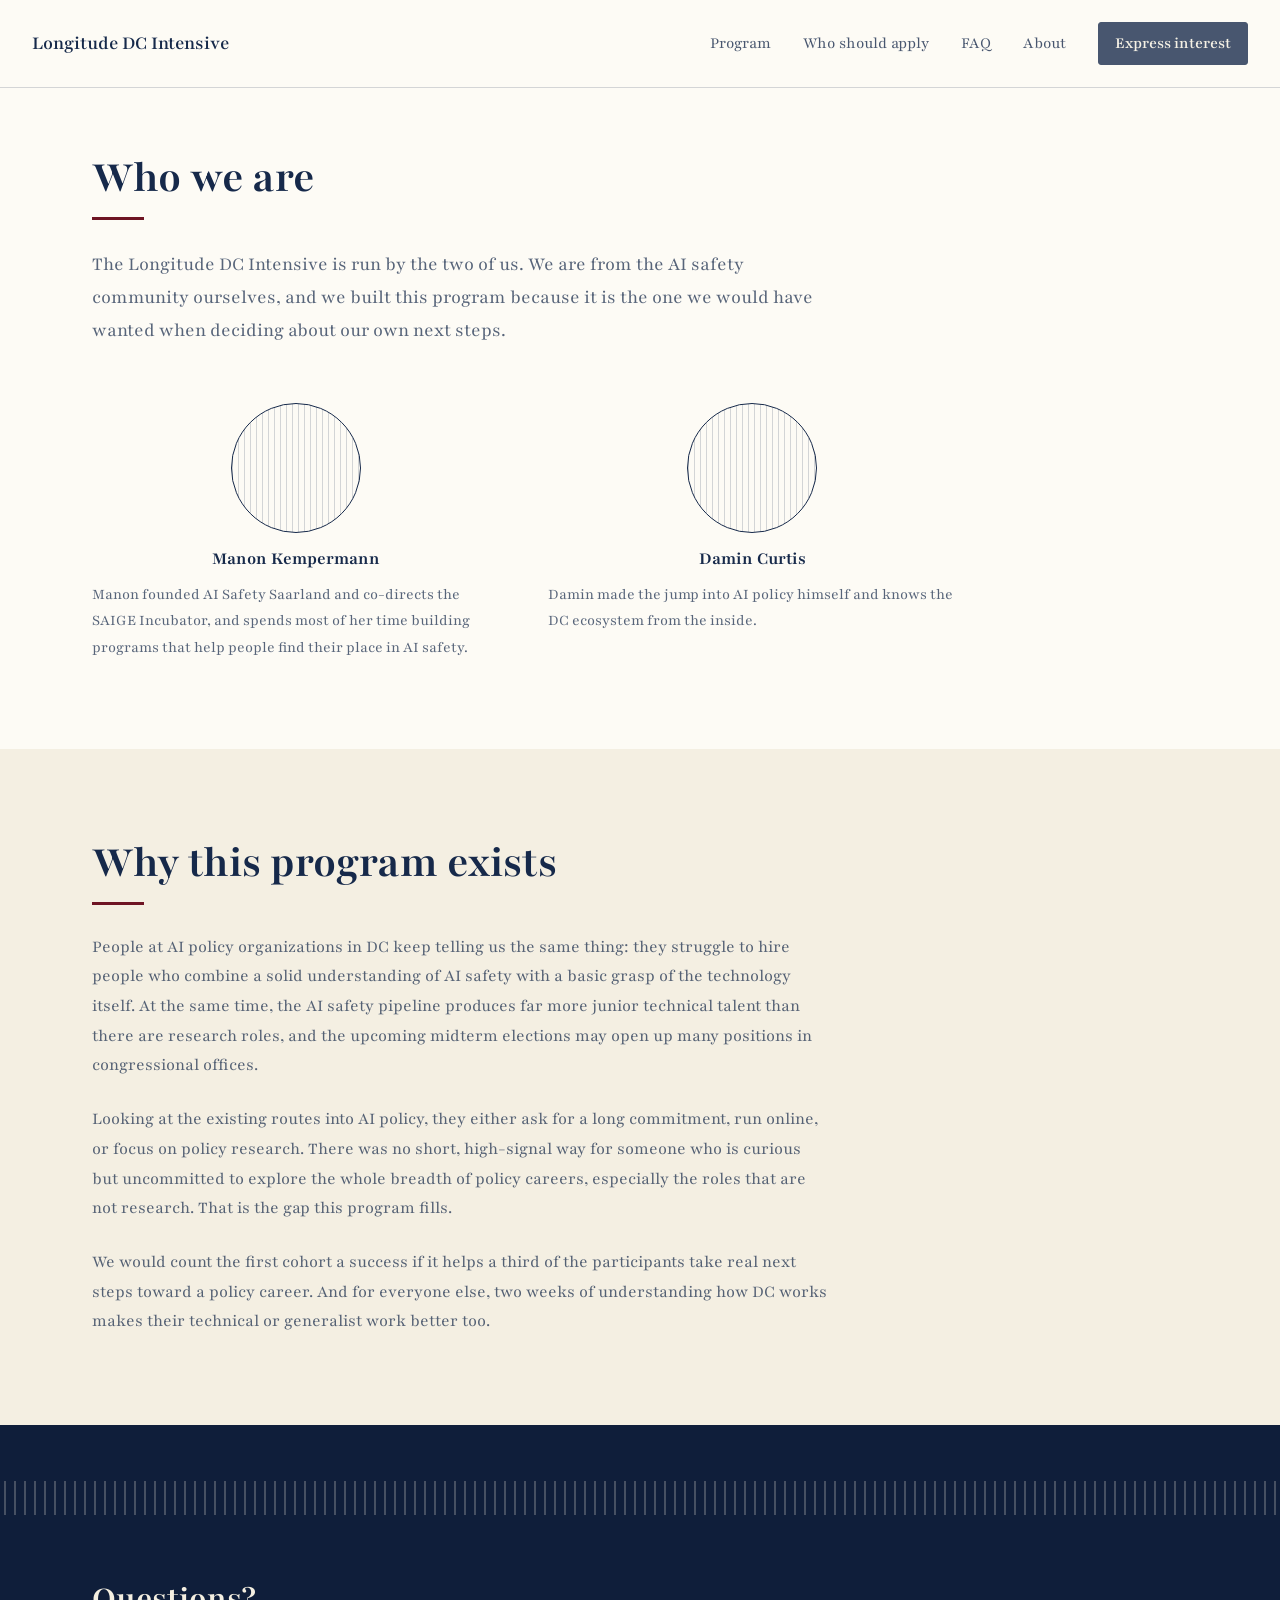
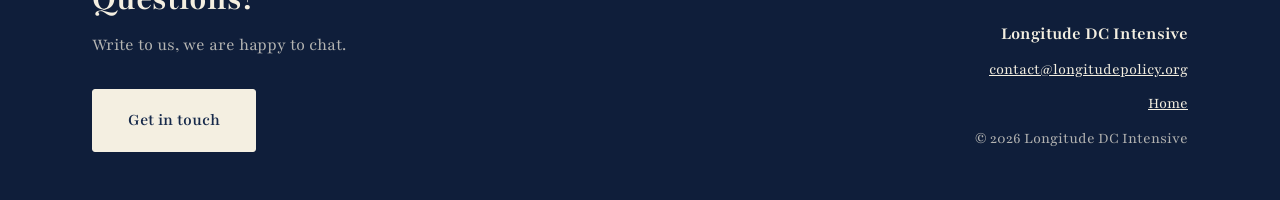
==== about.html @ 6472d9c3 "Mobile hamburger nav, height-capped hero Capitol, fixed stats and footer density, scroll-driven step" ====
<!DOCTYPE html>
<html lang="en">
<head>
  <meta charset="UTF-8">
  <meta name="viewport" content="width=device-width, initial-scale=1.0">
  <title>About · Longitude DC Intensive</title>
  <meta name="description" content="Who runs the Longitude DC Intensive and why the program exists.">
  <link rel="preconnect" href="https://fonts.googleapis.com">
  <link rel="preconnect" href="https://fonts.gstatic.com" crossorigin>
  <link href="https://fonts.googleapis.com/css2?family=Playfair:opsz,wght@5..1200,400..700&family=Hanken+Grotesk:wght@400;500;600;700&display=swap" rel="stylesheet">
  <link rel="stylesheet" href="styles.css">
</head>
<body>

  <!-- ============ NAV ============ -->
  <header class="nav" id="top">
    <a class="nav-brand" href="index.html">Longitude&nbsp;DC&nbsp;Intensive</a>
    <button class="nav-toggle" aria-label="Menu" aria-expanded="false">
      <span></span><span></span><span></span>
    </button>
    <nav class="nav-links">
      <a href="index.html#program">Program</a>
      <a href="index.html#who">Who should apply</a>
      <a href="index.html#faq">FAQ</a>
      <a href="about.html">About</a>
      <a class="btn btn-small" href="index.html#contact">Express interest</a>
    </nav>
  </header>

  <!-- ============ WHO WE ARE ============ -->
  <section class="section page-hero reveal" id="team">
    <h2>Who we are</h2>
    <p class="section-lede">
      The Longitude DC Intensive is run by the two of us. We are from the AI
      safety community ourselves, and we built this program because it is
      the one we would have wanted when deciding about our own next steps.
    </p>
    <div class="team">
      <!-- TODO: photos -->
      <div class="person">
        <div class="person-avatar" aria-hidden="true"></div>
        <h3>Manon Kempermann</h3>
        <p>
          Manon founded AI Safety Saarland and co-directs the SAIGE
          Incubator, and spends most of her time building programs that
          help people find their place in AI safety.
        </p>
      </div>
      <div class="person">
        <div class="person-avatar" aria-hidden="true"></div>
        <h3>Damin Curtis</h3>
        <!-- TODO: Damin, please confirm/adjust this bio -->
        <p>
          Damin made the jump into AI policy himself and knows the DC
          ecosystem from the inside.
        </p>
      </div>
    </div>
  </section>

  <!-- ============ WHY THIS EXISTS ============ -->
  <section class="section section-alt reveal" id="why-exists">
    <h2>Why this program exists</h2>
    <div class="prose">
      <p>
        People at AI policy organizations in DC keep telling us the same
        thing: they struggle to hire people who combine a solid
        understanding of AI safety with a basic grasp of the technology
        itself. At the same time, the AI safety pipeline produces far more
        junior technical talent than there are research roles, and the
        upcoming midterm elections may open up many positions in
        congressional offices.
      </p>
      <p>
        Looking at the existing routes into AI policy, they either ask for a
        long commitment, run online, or focus on policy research. There was
        no short, high-signal way for someone who is curious but uncommitted
        to explore the whole breadth of policy careers, especially the roles
        that are not research. That is the gap this program fills.
      </p>
      <p>
        We would count the first cohort a success if it helps a third of
        the participants take real next steps toward a policy career. And
        for everyone else, two weeks of understanding how DC works makes
        their technical or generalist work better too.
      </p>
    </div>
  </section>

  <!-- ============ FOOTER ============ -->
  <footer class="footer" id="contact">
    <div class="footer-lines" aria-hidden="true">
      <svg id="footer-wave"></svg>
    </div>
    <div class="footer-inner">
      <div>
        <h2>Questions?</h2>
        <p>Write to us, we are happy to chat.</p>
        <a class="btn btn-large" href="mailto:contact@longitudepolicy.org">Get in touch</a>
      </div>
      <div class="footer-meta">
        <span class="footer-brand">Longitude DC Intensive</span>
        <a href="mailto:contact@longitudepolicy.org">contact@longitudepolicy.org</a>
        <a href="index.html">Home</a>
        <span>© 2026 Longitude DC Intensive</span>
      </div>
    </div>
  </footer>

  <script src="app.js"></script>
</body>
</html>
---- styles.css ----
/* ============================================================
   Longitude DC Intensive — design tokens
   Light paper ground, navy ink, red accent lines,
   fine-line Capitol motif; navy footer as the closing band
   ============================================================ */

:root {
  --bg: #fdfbf5;
  --bg-alt: #f4efe2;
  --ink: #16294a;
  --ink-dim: rgba(22, 41, 74, 0.72);
  --line: rgba(22, 41, 74, 0.18);
  --navy: #16294a;
  --navy-deep: #0f1e3a;
  --cream: #f4efe1;
  --cream-dim: rgba(244, 239, 225, 0.72);
  --red: #6e1423;
  --red-deep: #4f0e19;
  --font-display: "Playfair", "Playfair Display", Georgia, serif;
  --font-body: "Playfair", "Playfair Display", Georgia, serif;
  --max-w: 1160px;
}

* { margin: 0; padding: 0; box-sizing: border-box; }

html { scroll-behavior: smooth; }

body {
  background: var(--bg);
  color: var(--ink);
  font-family: var(--font-body);
  font-size: 1.125rem;
  line-height: 1.65;
  -webkit-font-smoothing: antialiased;
}

h1, h2, h3 { font-family: var(--font-display); line-height: 1.15; }

a { color: var(--ink); }

/* ============ NAV ============ */

/* quiet header: one hairline across the full width, nothing shouting */
.nav {
  display: flex;
  justify-content: space-between;
  align-items: center;
  gap: 2rem;
  padding: 1.4rem 2rem;
  border-bottom: 1px solid var(--line);
}

.nav-brand {
  font-family: var(--font-display);
  font-weight: 600;
  font-size: 1.25rem;
  text-decoration: none;
  white-space: nowrap;
}

.nav-links {
  display: flex;
  align-items: center;
  gap: 2rem;
  flex: 1;
  justify-content: flex-end;
}

.nav-links a {
  text-decoration: none;
  font-size: 1.05rem;
  opacity: 0.78;
}

.nav-links a:hover { opacity: 1; text-decoration: underline; text-underline-offset: 5px; }

/* hamburger, shown only when the layout stacks */
.nav-toggle {
  display: none;
  flex-direction: column;
  gap: 5px;
  background: none;
  border: none;
  padding: 8px 4px;
  cursor: pointer;
}

.nav-toggle span {
  display: block;
  width: 24px;
  height: 2px;
  background: var(--ink);
}

/* ============ BUTTONS ============ */

.btn {
  display: inline-block;
  background: var(--navy);
  color: var(--cream);
  font-family: var(--font-body);
  font-weight: 600;
  text-decoration: none;
  padding: 0.8rem 1.6rem;
  border-radius: 3px;
  border: 1px solid var(--navy);
  transition: transform 0.15s ease, background 0.15s ease;
}

.btn:hover { transform: translateY(-2px); }

.btn-ghost { background: transparent; color: var(--ink); }

.btn-small { padding: 0.4rem 1rem; font-size: 1rem; }

.btn-large { padding: 1rem 2.2rem; font-size: 1.1rem; }

/* ============ HERO ============ */

.hero {
  display: grid;
  /* copy centered in the left half, Capitol filling the right half
     and bleeding off the page edge */
  grid-template-columns: 1fr 1fr;
  align-items: end;
  padding: 4.5rem 0 0;
  min-height: 80vh;
}

.hero-copy {
  align-self: center;
  justify-self: center;
  max-width: 38rem;
  padding: 0 2rem 2rem;
}

.hero h1 {
  font-size: clamp(2.8rem, 6vw, 4.4rem);
  font-weight: 700;
  letter-spacing: -0.01em;
}

.hero-kicker {
  display: block;
  font-size: 0.95rem;
  text-transform: uppercase;
  letter-spacing: 0.16em;
  color: var(--red);
  margin-bottom: 1rem;
}

.hero-tagline {
  font-size: clamp(1.25rem, 2.4vw, 1.6rem);
  margin-top: 0.75rem;
  color: var(--ink);
}

.hero-sub {
  margin-top: 1.25rem;
  max-width: 32rem;
  color: var(--ink-dim);
  font-size: 1.1rem;
}

.hero-status {
  margin-top: 1.75rem;
  font-style: italic;
  color: var(--ink-dim);
}

.hero-ctas {
  display: flex;
  flex-wrap: wrap;
  gap: 1rem;
  margin-top: 1.5rem;
}

/* ============ MANIFESTO ============ */

.manifesto {
  font-family: var(--font-display);
  font-weight: 500;
  font-size: clamp(1.45rem, 2.8vw, 2.1rem);
  line-height: 1.5;
  max-width: 54rem;
  margin: 0 auto;
}

.hero-art {
  min-width: 0;
  align-self: end;
  overflow: hidden; /* the Capitol bleeds off the right page border */
}

#capitol {
  /* wider than its column so the building is cut off by the right
     page edge; the wider the screen, the more of it shows
     (~30% cut on small screens, ~6% on very wide ones) */
  width: clamp(106%, 30vw + 500px, 143%);
  height: auto;
  display: block;
  opacity: 0.82; /* navy lines read as dark blue, not grey */
}

/* ============ STATS (one contained strip) ============ */

.stats {
  display: grid;
  grid-template-columns: repeat(4, 1fr);
  margin-bottom: 4rem;
  border: 1px solid var(--line);
  border-top: 3px solid var(--red);
  background: rgba(255, 255, 255, 0.45);
}

.stat {
  padding: 1.5rem 1.75rem;
  display: flex;
  flex-direction: column;
  gap: 0.35rem;
}

.stat + .stat { border-left: 1px solid var(--line); }

.stat-num {
  font-family: var(--font-display);
  font-weight: 700;
  font-size: 1.9rem;
  color: var(--ink);
}

.stat-label {
  font-size: 1rem;
  color: var(--ink-dim);
  text-transform: uppercase;
  letter-spacing: 0.06em;
}

/* ============ SECTIONS ============ */

.section {
  max-width: var(--max-w);
  margin: 0 auto;
  padding: 5.5rem 2rem;
}

.section-alt {
  max-width: none;
  background: var(--bg-alt);
  padding-left: max(2rem, calc((100vw - var(--max-w)) / 2 + 2rem));
  padding-right: max(2rem, calc((100vw - var(--max-w)) / 2 + 2rem));
}

.section-kicker {
  font-size: 0.9rem;
  text-transform: uppercase;
  letter-spacing: 0.18em;
  color: var(--red);
  margin-bottom: 1rem;
}

.section h2 {
  font-size: clamp(2rem, 4vw, 2.9rem);
  margin-bottom: 1.75rem;
}

/* short red stub under each section heading: one calm, consistent
   cue for "a new section starts here" */
.section h2::after {
  content: "";
  display: block;
  width: 52px;
  height: 3px;
  background: var(--red);
  margin-top: 0.7rem;
}

.section-lede {
  font-size: 1.25rem;
  max-width: 46rem;
  margin-bottom: 3rem;
  color: var(--ink-dim);
}

.two-col {
  display: grid;
  grid-template-columns: 1fr 1fr;
  gap: 2.5rem;
  max-width: 60rem;
}

/* ============ CARDS (selection criteria) ============ */

.cards {
  display: grid;
  grid-template-columns: repeat(2, 1fr);
  gap: 1.5rem;
  margin: 3.5rem auto 0;
  max-width: 60rem;
}

.card {
  border: 1px solid var(--line);
  padding: 2rem;
}

.card h3 { font-size: 1.35rem; margin-bottom: 0.6rem; }

.card p { color: var(--ink-dim); font-size: 1.0625rem; }

.card-lines {
  height: 18px;
  margin-bottom: 1.4rem;
  background: repeating-linear-gradient(
    90deg,
    var(--red) 0 1px,
    transparent 1px 5px
  );
  width: 44px;
  opacity: 0.75;
}

/* ============ STEPS (numbered rail: the eye follows the line) ============ */

.steps { margin: 1rem auto 0; max-width: 46rem; }

.step {
  position: relative;
  padding: 0 0 3rem 4rem;
}

/* the rail connecting the numbers */
.step::before {
  content: "";
  position: absolute;
  left: 17px;
  top: 44px;
  bottom: 4px;
  width: 1px;
  background: var(--line);
}

/* the red line that travels down the rail with scrolling
   (--fill is set per step by initStepsRail) */
.step::after {
  content: "";
  position: absolute;
  left: 16px;
  top: 44px;
  bottom: 4px;
  width: 2px;
  background: var(--red);
  transform: scaleY(var(--fill, 0));
  transform-origin: top;
}

.step:last-child { padding-bottom: 0.5rem; }

.step:last-child::before,
.step:last-child::after { display: none; }

.step-num {
  position: absolute;
  left: 0;
  top: 0;
  width: 36px;
  height: 36px;
  border-radius: 50%;
  border: 1.5px solid var(--red);
  color: var(--red);
  background: var(--bg);
  font-family: var(--font-display);
  font-size: 1.05rem;
  display: flex;
  align-items: center;
  justify-content: center;
  transition: background 0.35s ease, color 0.35s ease;
}

/* the number fills in when the traveling line reaches it */
.step.lit .step-num {
  background: var(--red);
  color: var(--cream);
}

.step h3 {
  font-size: clamp(1.5rem, 2.4vw, 1.9rem);
  margin-bottom: 0.6rem;
}

.step p { color: var(--ink-dim); }

.role-panel {
  border: 1px solid var(--line);
  border-top: 2px solid var(--red);
  padding: 1.5rem 1.75rem 1.75rem;
  margin-top: 1.75rem;
  max-width: 40rem;
}

.role-panel-label {
  display: block;
  font-size: 0.9rem;
  text-transform: uppercase;
  letter-spacing: 0.14em;
  color: var(--ink-dim);
  margin-bottom: 1rem;
}

.role-list {
  list-style: none;
  display: flex;
  flex-wrap: wrap;
  gap: 0.5rem;
}

.role-list li {
  border: 1px solid var(--line);
  background: var(--bg);
  padding: 0.4rem 0.85rem;
  font-size: 1rem;
  color: var(--ink);
}

/* ============ SPEAKERS ============ */

.speakers {
  display: grid;
  grid-template-columns: repeat(4, 1fr);
  gap: 2rem;
}

.person-photo {
  width: 130px;
  height: 130px;
  border-radius: 50%;
  object-fit: cover;
  border: 1px solid var(--ink);
  margin: 0 auto 1rem;
  display: block;
}

.speakers h4 { font-family: var(--font-display); font-size: 1.05rem; }

.speakers .person p { color: var(--ink-dim); font-size: 1rem; }

.speakers-note {
  margin-top: 2rem;
  color: var(--ink-dim);
  font-style: italic;
  font-size: 1.05rem;
}

/* ============ CTA ============ */

.cta-row {
  margin: 4.5rem auto 0;
  text-align: center;
}

.cta-note { margin-top: 1.25rem; color: var(--ink-dim); }

/* ============ TEAM ============ */

.team {
  display: grid;
  grid-template-columns: 1fr 1fr;
  gap: 3rem;
  margin-top: 3.5rem;
  max-width: 54rem;
}

.person { text-align: center; }

.team .person > p {
  text-align: left;
  margin-top: 0.75rem;
}

.prose { max-width: 46rem; }

.prose p { color: var(--ink-dim); margin-bottom: 1.5rem; }

.prose p:last-child { margin-bottom: 0; }

.page-hero { padding-top: 4rem; }

/* hidden from sight and screen readers, present in the page text
   (AI-use canary for application drafting) */
.visually-hidden {
  position: absolute;
  width: 1px;
  height: 1px;
  overflow: hidden;
  clip: rect(0 0 0 0);
  clip-path: inset(50%);
  white-space: nowrap;
}

.person-avatar {
  width: 130px;
  height: 130px;
  border-radius: 50%;
  border: 1px solid var(--ink);
  margin: 0 auto 1rem;
  background: repeating-linear-gradient(
    90deg,
    var(--line) 0 1px,
    transparent 1px 6px
  );
}

.person h3 { font-size: 1.15rem; }

.person p { color: var(--ink-dim); font-size: 1rem; }

/* ============ FAQ ============ */

.faq { max-width: 48rem; }

.faq details {
  border-bottom: 1px solid var(--line);
}

.faq summary {
  cursor: pointer;
  font-family: var(--font-display);
  font-weight: 600;
  font-size: 1.15rem;
  padding: 1.25rem 0;
  list-style: none;
  display: flex;
  justify-content: space-between;
  align-items: center;
}

.faq summary::-webkit-details-marker { display: none; }

.faq summary::after {
  content: "+";
  color: var(--red);
  font-size: 1.5rem;
  font-weight: 400;
}

.faq details[open] summary::after { content: "–"; }

.faq details p {
  padding: 0 0 1.5rem;
  color: var(--ink-dim);
  max-width: 44rem;
}

/* ============ FOOTER (navy closing band) ============ */

.footer {
  background: var(--navy-deep);
  color: var(--cream);
  margin-top: 0;
}

.footer a { color: var(--cream); }

.footer .btn {
  background: var(--cream);
  color: var(--navy);
  border-color: var(--cream);
}

.footer-lines { line-height: 0; }

#footer-wave {
  width: 100%;
  height: 90px;
  display: block;
}

.footer-inner {
  max-width: var(--max-w);
  margin: 0 auto;
  padding: 4rem 2rem 3rem;
  display: grid;
  grid-template-columns: 2fr 1fr;
  gap: 3rem;
  align-items: end;
}

.footer h2 { font-size: 2.2rem; margin-bottom: 0.75rem; }

.footer p { color: var(--cream-dim); margin-bottom: 1.75rem; }

.footer-meta {
  display: flex;
  flex-direction: column;
  gap: 0.5rem;
  text-align: right;
  color: var(--cream-dim);
  font-size: 1rem;
}

.footer-brand {
  font-family: var(--font-display);
  font-weight: 700;
  font-size: 1.15rem;
  color: var(--cream);
}

/* ============ ENTRANCES & REVEALS ============ */

/* hero copy rises in while the Capitol is being drawn */
@keyframes rise {
  from { opacity: 0; transform: translateY(22px); }
  to { opacity: 1; transform: none; }
}

.hero-kicker { animation: rise 0.7s 0.02s cubic-bezier(0.22, 0.7, 0.3, 1) both; }
.hero h1 { animation: rise 0.7s 0.05s cubic-bezier(0.22, 0.7, 0.3, 1) both; }
.hero-tagline { animation: rise 0.7s 0.2s cubic-bezier(0.22, 0.7, 0.3, 1) both; }
.hero-sub, .hero-status, .hero-ctas { animation: rise 0.7s 0.4s cubic-bezier(0.22, 0.7, 0.3, 1) both; }

/* sections fade up as they enter the viewport */
.reveal {
  opacity: 0;
  transform: translateY(24px);
  transition: opacity 0.7s ease, transform 0.7s ease;
}

.reveal.visible {
  opacity: 1;
  transform: none;
}

/* ...and their cards arrive one after another */
.reveal :is(.stat, .step, .card, .person, .faq details) {
  opacity: 0;
  transform: translateY(20px);
  transition: opacity 0.6s cubic-bezier(0.22, 0.7, 0.3, 1),
    transform 0.6s cubic-bezier(0.22, 0.7, 0.3, 1);
}

.reveal.visible :is(.stat, .step, .card, .person, .faq details) {
  opacity: 1;
  transform: none;
}

.reveal.visible :is(.stat, .step, .card, .person, .faq details):nth-child(2) { transition-delay: 0.12s; }
.reveal.visible :is(.stat, .step, .card, .person, .faq details):nth-child(3) { transition-delay: 0.24s; }
.reveal.visible :is(.stat, .step, .card, .person, .faq details):nth-child(4) { transition-delay: 0.36s; }
.reveal.visible :is(.stat, .step, .card, .person, .faq details):nth-child(5) { transition-delay: 0.48s; }

@media (prefers-reduced-motion: reduce) {
  html { scroll-behavior: auto; }
  .hero h1, .hero-tagline, .hero-sub, .hero-status, .hero-ctas { animation: none; }
  .reveal,
  .reveal :is(.stat, .step, .card, .person, .faq details) {
    opacity: 1;
    transform: none;
    transition: none;
  }
}

/* ============ RESPONSIVE ============ */

@media (max-width: 900px) {
  /* nav collapses into the hamburger */
  .nav { flex-wrap: wrap; padding: 1.1rem 1.25rem; }
  .nav-toggle { display: flex; }
  .nav-links { display: none; }
  .nav.nav-open .nav-links {
    display: flex;
    flex-direction: column;
    align-items: flex-start;
    width: 100%;
    gap: 1.1rem;
    padding: 1.1rem 0 0.4rem;
  }

  /* capitol shrinks above the copy so the headline stays in view */
  .hero { grid-template-columns: 1fr; min-height: 0; padding: 1.5rem 0 0; }
  .hero-art { order: -1; }
  #capitol { width: 100%; height: 30vh; }
  .hero-copy { justify-self: start; padding: 1.75rem 1.25rem 2.5rem; }

  .section { padding: 4rem 1.25rem; }
  .section-alt {
    padding-left: 1.25rem;
    padding-right: 1.25rem;
  }

  .stats { grid-template-columns: repeat(2, minmax(0, 1fr)); }
  .stat { padding: 1.25rem; }
  .stat:nth-child(3) { border-left: none; }
  .stat:nth-child(n+3) { border-top: 1px solid var(--line); }

  .steps { max-width: none; }
  .cards, .team { grid-template-columns: 1fr; }
  .speakers { grid-template-columns: 1fr 1fr; }
  .two-col { grid-template-columns: 1fr; gap: 1.25rem; }
  .footer-inner { grid-template-columns: 1fr; }
  .footer-meta { text-align: left; }
}

@media (max-width: 540px) {
  /* stats stack to one clean column */
  .stats { grid-template-columns: 1fr; }
  .stat + .stat { border-left: none; border-top: 1px solid var(--line); }
  .step { padding-left: 3.25rem; }
}
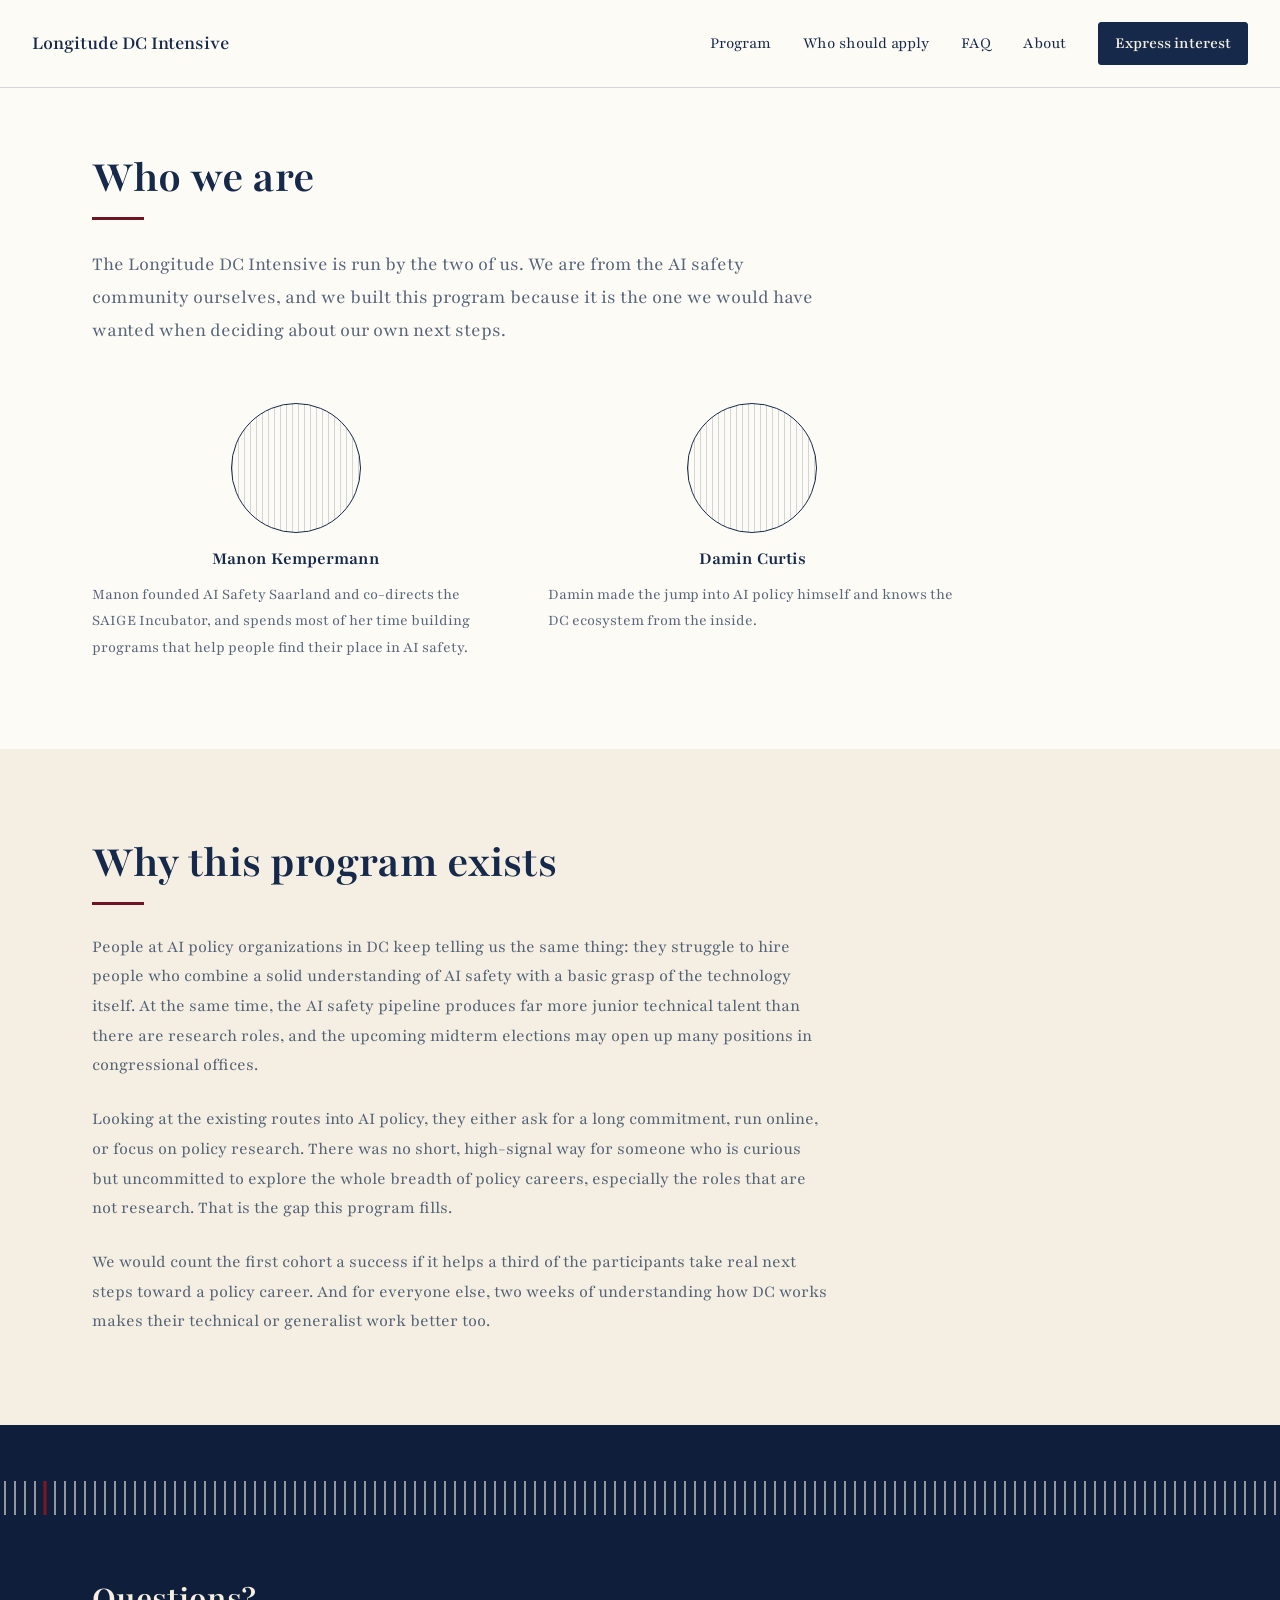
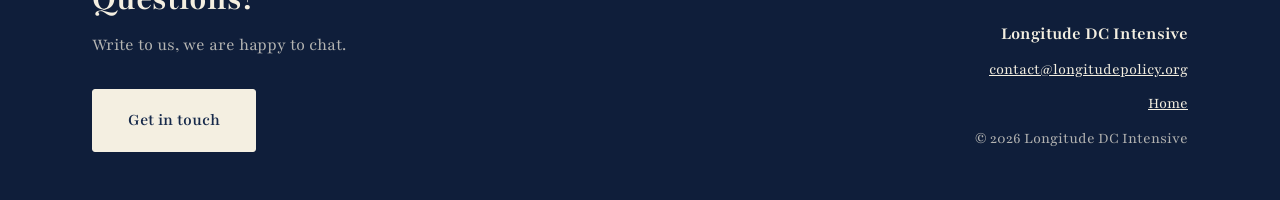
==== commit 210addc7: "Larger Capitol in badge, badge set as site favicon Co-Authored-By: Claude Fable 5 <noreply@anthropic" ====
--- a/about.html
+++ b/about.html
@@ -5,6 +5,7 @@
   <meta name="viewport" content="width=device-width, initial-scale=1.0">
   <title>About · Longitude DC Intensive</title>
   <meta name="description" content="Who runs the Longitude DC Intensive and why the program exists.">
+  <link rel="icon" type="image/svg+xml" href="assets/longitude-capitol-badge.svg">
   <link rel="preconnect" href="https://fonts.googleapis.com">
   <link rel="preconnect" href="https://fonts.gstatic.com" crossorigin>
   <link href="https://fonts.googleapis.com/css2?family=Playfair:opsz,wght@5..1200,400..700&family=Hanken+Grotesk:wght@400;500;600;700&display=swap" rel="stylesheet">
--- a/styles.css
+++ b/styles.css
@@ -69,10 +69,9 @@
 .nav-links a {
   text-decoration: none;
   font-size: 1.05rem;
-  opacity: 0.78;
-}
-
-.nav-links a:hover { opacity: 1; text-decoration: underline; text-underline-offset: 5px; }
+}
+
+.nav-links a:hover { text-decoration: underline; text-underline-offset: 5px; }
 
 /* hamburger, shown only when the layout stacks */
 .nav-toggle {
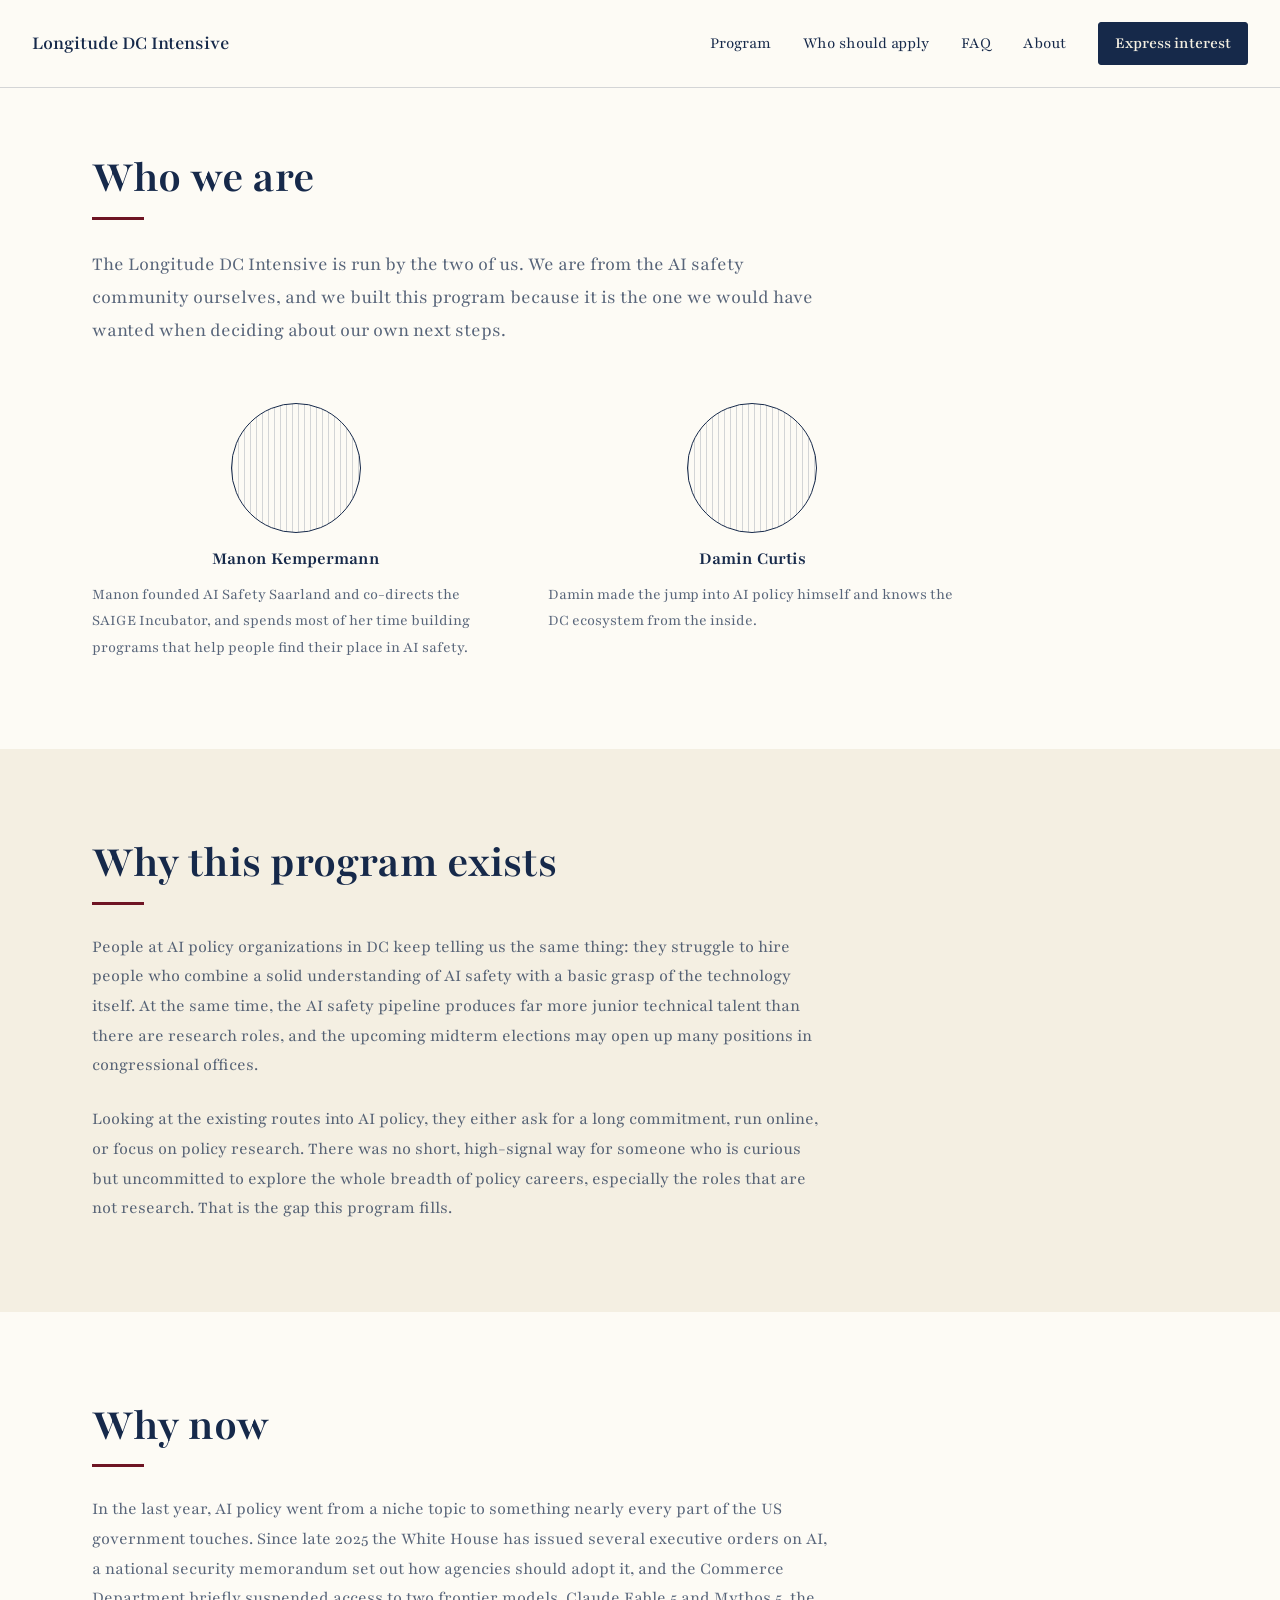
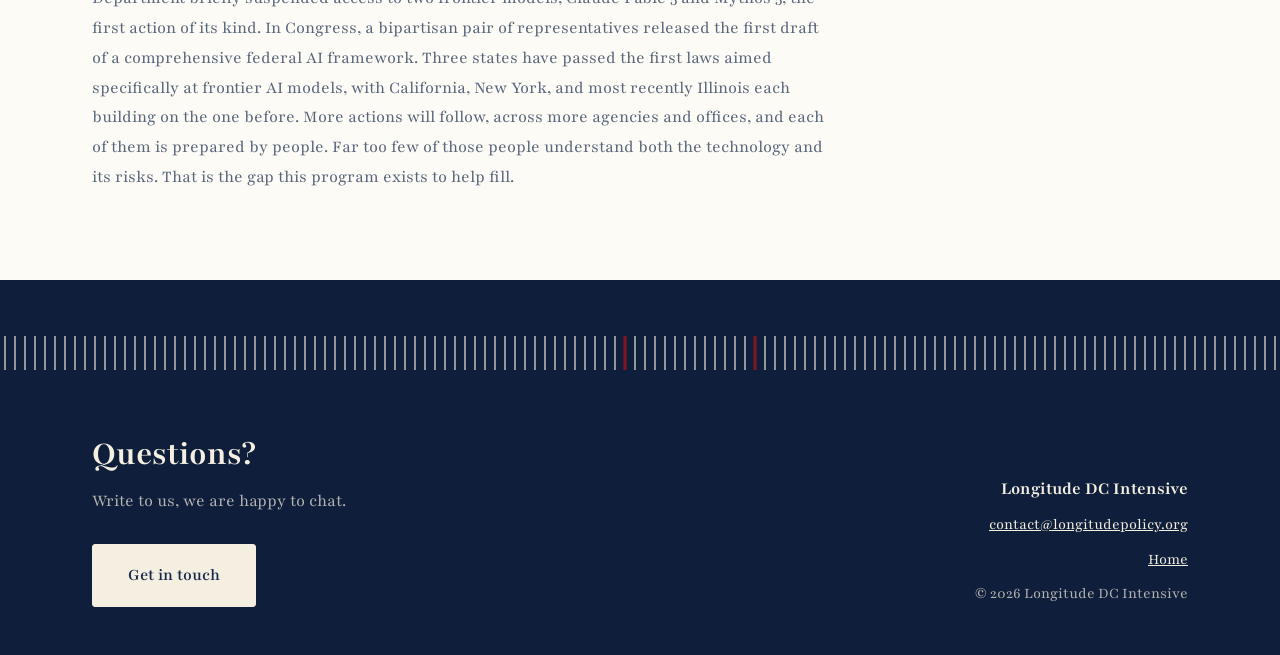
==== commit ca8d3e7e: "Why-now section on About, linked from the manifesto New Why-now section recounts the last year of US" ====
--- a/about.html
+++ b/about.html
@@ -79,11 +79,29 @@
         to explore the whole breadth of policy careers, especially the roles
         that are not research. That is the gap this program fills.
       </p>
+    </div>
+  </section>
+
+  <!-- ============ WHY NOW ============ -->
+  <section class="section reveal" id="why-now">
+    <h2>Why now</h2>
+    <div class="prose">
       <p>
-        We would count the first cohort a success if it helps a third of
-        the participants take real next steps toward a policy career. And
-        for everyone else, two weeks of understanding how DC works makes
-        their technical or generalist work better too.
+        In the last year, AI policy went from a niche topic to something
+        nearly every part of the US government touches. Since late 2025
+        the White House has issued several executive orders on AI, a
+        national security memorandum set out how agencies should adopt
+        it, and the Commerce Department briefly suspended access to two
+        frontier models, Claude Fable 5 and Mythos 5, the first action of
+        its kind. In Congress, a bipartisan pair of representatives
+        released the first draft of a comprehensive federal AI framework.
+        Three states have passed the first laws aimed specifically at
+        frontier AI models, with California, New York, and most recently
+        Illinois each building on the one before. More actions will
+        follow, across more agencies and offices, and each of them is
+        prepared by people. Far too few of those people understand both
+        the technology and its risks. That is the gap this program exists
+        to help fill.
       </p>
     </div>
   </section>
--- a/styles.css
+++ b/styles.css
@@ -82,7 +82,12 @@
   border: none;
   padding: 8px 4px;
   cursor: pointer;
-}
+  transition: transform 0.15s ease;
+}
+
+/* open menu: the three lines turn vertical, like lines of longitude,
+   rotating inward toward the page rather than out of it */
+.nav.nav-open .nav-toggle { transform: rotate(-90deg); }
 
 .nav-toggle span {
   display: block;
@@ -185,6 +190,19 @@
   margin: 0 auto;
 }
 
+.manifesto-more {
+  max-width: 54rem;
+  margin: 1.75rem auto 0;
+}
+
+.manifesto-more a {
+  font-size: 1.05rem;
+  color: var(--ink-dim);
+  text-underline-offset: 4px;
+}
+
+.manifesto-more a:hover { color: var(--ink); }
+
 .hero-art {
   min-width: 0;
   align-self: end;
@@ -318,6 +336,14 @@
   width: 44px;
   opacity: 0.75;
 }
+
+.apply-note {
+  margin: 2.5rem auto 0;
+  max-width: 60rem;
+  color: var(--ink-dim);
+}
+
+.apply-note strong { color: var(--ink); }
 
 /* ============ STEPS (numbered rail: the eye follows the line) ============ */
 
@@ -669,6 +695,9 @@
     display: flex;
     flex-direction: column;
     align-items: flex-start;
+    /* full-row basis so the menu always wraps below the bar, never
+       beside it when there happens to be horizontal room */
+    flex: 0 0 100%;
     width: 100%;
     gap: 1.1rem;
     padding: 1.1rem 0 0.4rem;
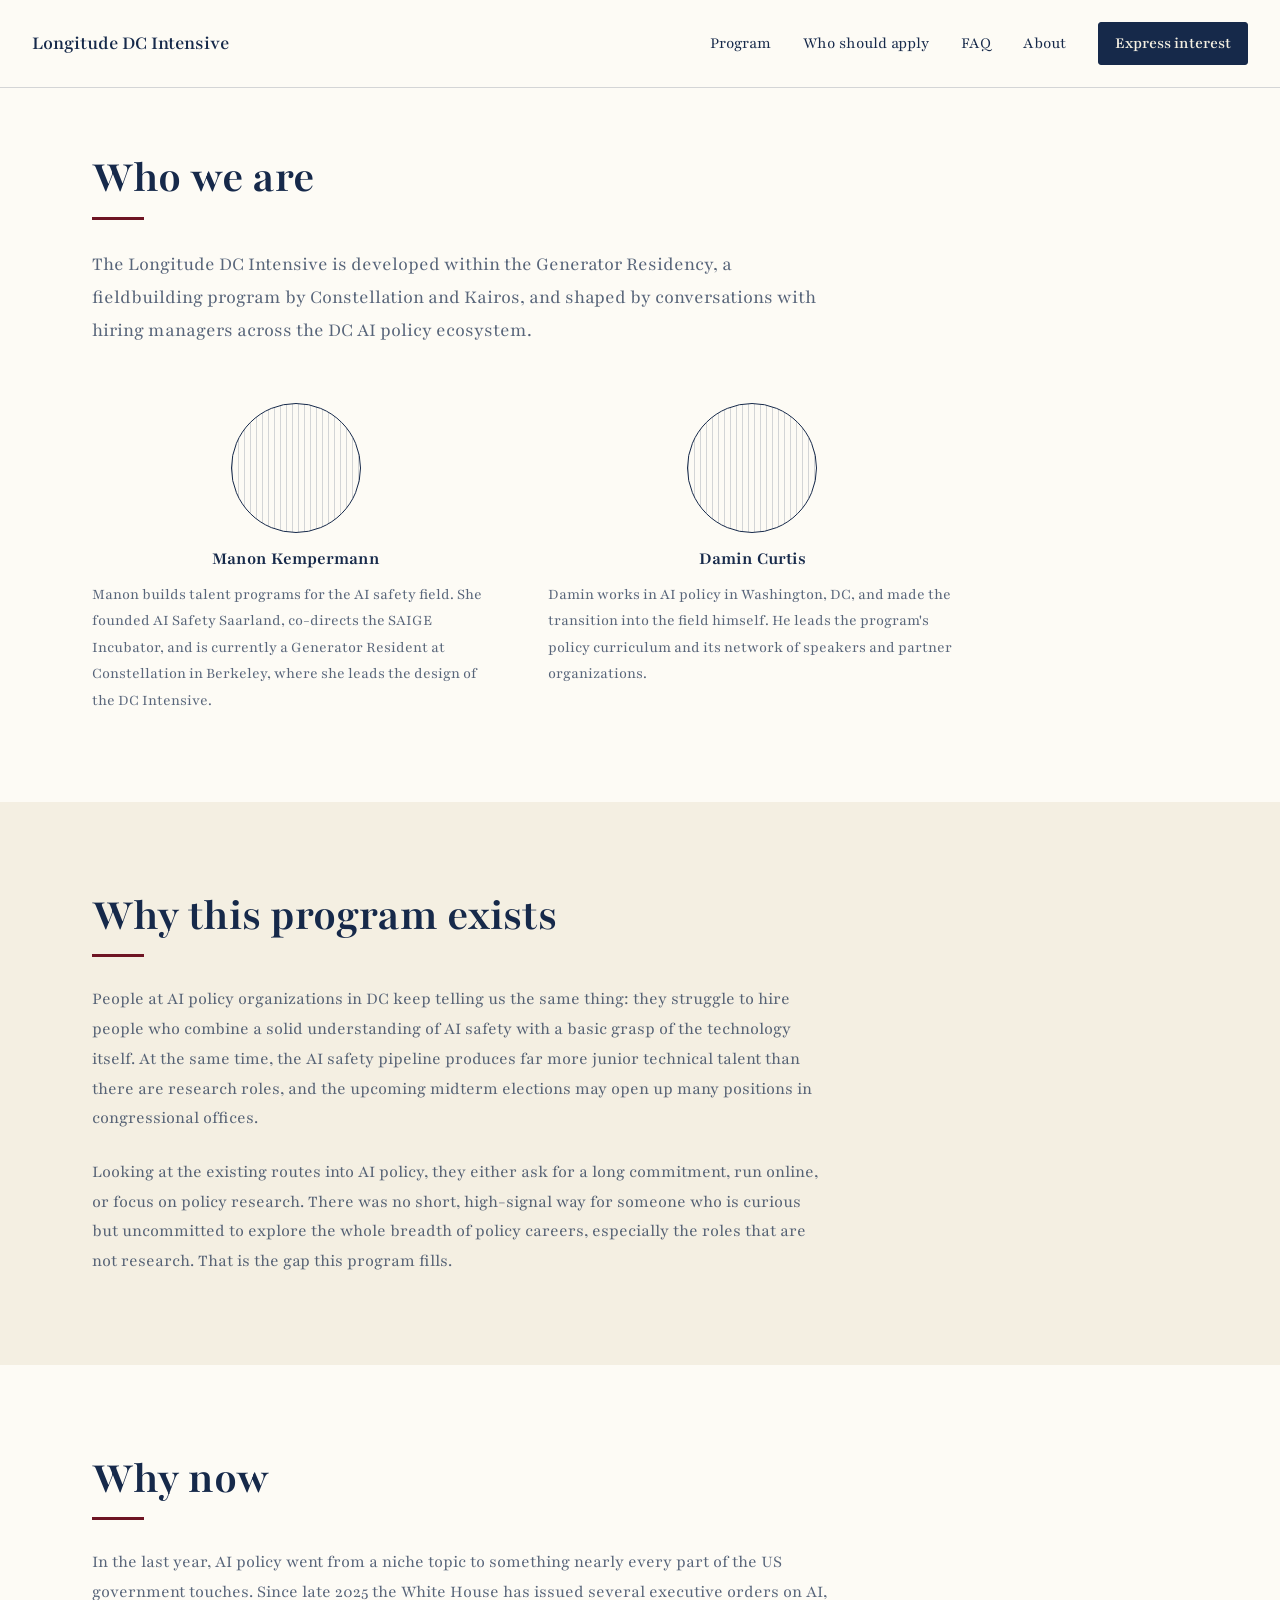
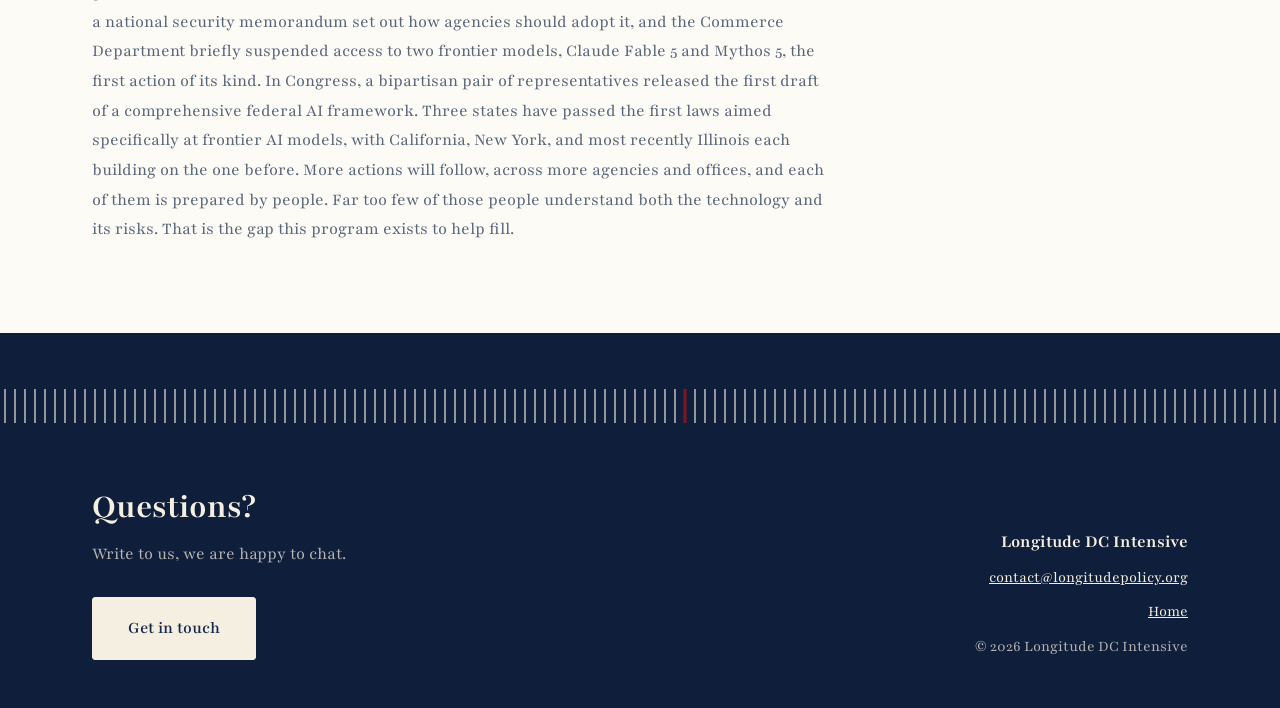
==== commit 4018e638: "Professionalize the Who-we-are section Lede now anchors the program in the Generator Residency (Cons" ====
--- a/about.html
+++ b/about.html
@@ -32,9 +32,10 @@
   <section class="section page-hero reveal" id="team">
     <h2>Who we are</h2>
     <p class="section-lede">
-      The Longitude DC Intensive is run by the two of us. We are from the AI
-      safety community ourselves, and we built this program because it is
-      the one we would have wanted when deciding about our own next steps.
+      The Longitude DC Intensive is developed within the Generator
+      Residency, a fieldbuilding program by Constellation and Kairos, and
+      shaped by conversations with hiring managers across the DC AI
+      policy ecosystem.
     </p>
     <div class="team">
       <!-- TODO: photos -->
@@ -42,9 +43,10 @@
         <div class="person-avatar" aria-hidden="true"></div>
         <h3>Manon Kempermann</h3>
         <p>
-          Manon founded AI Safety Saarland and co-directs the SAIGE
-          Incubator, and spends most of her time building programs that
-          help people find their place in AI safety.
+          Manon builds talent programs for the AI safety field. She
+          founded AI Safety Saarland, co-directs the SAIGE Incubator, and
+          is currently a Generator Resident at Constellation in Berkeley,
+          where she leads the design of the DC Intensive.
         </p>
       </div>
       <div class="person">
@@ -52,8 +54,10 @@
         <h3>Damin Curtis</h3>
         <!-- TODO: Damin, please confirm/adjust this bio -->
         <p>
-          Damin made the jump into AI policy himself and knows the DC
-          ecosystem from the inside.
+          Damin works in AI policy in Washington, DC, and made the
+          transition into the field himself. He leads the program's
+          policy curriculum and its network of speakers and partner
+          organizations.
         </p>
       </div>
     </div>
--- a/styles.css
+++ b/styles.css
@@ -734,3 +734,202 @@
   .stat + .stat { border-left: none; border-top: 1px solid var(--line); }
   .step { padding-left: 3.25rem; }
 }
+
+/* ============ APPLICATION FORM (apply.html) ============ */
+
+.apply-hero { padding-bottom: 0; }
+
+.apply-hero h1 { font-size: clamp(2.4rem, 5vw, 3.4rem); margin-bottom: 1.5rem; }
+
+/* the red stub under h1, same cue as section headings */
+.apply-hero h1::after {
+  content: "";
+  display: block;
+  width: 52px;
+  height: 3px;
+  background: var(--red);
+  margin-top: 0.7rem;
+}
+
+.apply-hero .section-lede { margin-bottom: 1.25rem; }
+
+.apply-practical {
+  color: var(--ink-dim);
+  max-width: 46rem;
+  font-size: 1.05rem;
+  font-style: italic;
+}
+
+.apply-section { padding-top: 2.5rem; max-width: calc(48rem + 4rem); }
+
+#apply-form fieldset {
+  border: none;
+  margin-top: 3.5rem;
+}
+
+#apply-form legend {
+  font-family: var(--font-display);
+  font-weight: 600;
+  font-size: 1.7rem;
+  padding: 0;
+  margin-bottom: 0.4rem;
+}
+
+/* the wine stub under each section legend */
+#apply-form legend::after {
+  content: "";
+  display: block;
+  width: 52px;
+  height: 3px;
+  background: var(--red);
+  margin-top: 0.6rem;
+}
+
+.field { margin-top: 2rem; }
+
+.field label {
+  display: block;
+  font-weight: 600;
+  max-width: 44rem;
+}
+
+.field .hint {
+  color: var(--ink-dim);
+  font-size: 1rem;
+  margin-top: 0.3rem;
+  max-width: 44rem;
+}
+
+.field .optional {
+  font-weight: 400;
+  color: var(--ink-dim);
+  font-size: 0.95em;
+}
+
+.field input[type="text"],
+.field input[type="email"],
+.field input[type="url"],
+.field select,
+.field textarea {
+  display: block;
+  width: 100%;
+  max-width: 44rem;
+  margin-top: 0.7rem;
+  padding: 0.7rem 0.9rem;
+  font-family: var(--font-body);
+  font-size: 1.05rem;
+  color: var(--ink);
+  background: rgba(255, 255, 255, 0.55);
+  border: 1px solid var(--line);
+  border-radius: 3px;
+}
+
+.field textarea { resize: vertical; line-height: 1.55; }
+
+.field select {
+  appearance: none;
+  /* a small navy chevron so the select reads as one */
+  background-image: url("data:image/svg+xml,%3Csvg xmlns='http://www.w3.org/2000/svg' width='12' height='8'%3E%3Cpath d='M1 1l5 5 5-5' fill='none' stroke='%2316294a' stroke-width='1.5'/%3E%3C/svg%3E");
+  background-repeat: no-repeat;
+  background-position: right 0.9rem center;
+  padding-right: 2.4rem;
+}
+
+.field input:focus,
+.field select:focus,
+.field textarea:focus {
+  outline: none;
+  border-color: var(--navy);
+  box-shadow: 0 0 0 1px var(--navy);
+}
+
+.field ::placeholder { color: rgba(22, 41, 74, 0.4); }
+
+.field input[type="file"] {
+  display: block;
+  margin-top: 0.7rem;
+  font-family: var(--font-body);
+  font-size: 1rem;
+  color: var(--ink-dim);
+  max-width: 44rem;
+}
+
+.field input[type="file"]::file-selector-button {
+  font-family: var(--font-body);
+  font-weight: 600;
+  font-size: 1rem;
+  color: var(--ink);
+  background: transparent;
+  border: 1px solid var(--navy);
+  border-radius: 3px;
+  padding: 0.5rem 1.1rem;
+  margin-right: 1rem;
+  cursor: pointer;
+}
+
+.field input[type="file"]::file-selector-button:hover {
+  background: var(--navy);
+  color: var(--cream);
+}
+
+/* checkbox rows: box and text share one line, text stays readable */
+.field-check {
+  display: grid;
+  grid-template-columns: auto 1fr;
+  gap: 0.8rem;
+  align-items: start;
+  max-width: 44rem;
+}
+
+.field-check input[type="checkbox"] {
+  width: 1.15rem;
+  height: 1.15rem;
+  margin-top: 0.35rem;
+  accent-color: var(--navy);
+}
+
+.field-check label { font-weight: 400; }
+
+.field-check .check-note {
+  display: inline-block;
+  margin-top: 0.3rem;
+  color: var(--ink-dim);
+  font-size: 0.98rem;
+}
+
+/* inline eligibility / error notes: red as guidance, sparingly */
+.field-error,
+.form-error {
+  color: var(--red);
+  font-size: 1rem;
+  max-width: 44rem;
+  margin-top: 0.7rem;
+  padding: 0.8rem 1rem;
+  border: 1px solid var(--red);
+  border-left-width: 3px;
+  border-radius: 3px;
+  background: rgba(110, 20, 35, 0.04);
+}
+
+.gotcha { display: none; }
+
+.submit-row { margin-top: 3.5rem; }
+
+.submit-note {
+  margin-top: 1.25rem;
+  color: var(--ink-dim);
+  font-size: 1rem;
+}
+
+.form-success {
+  border: 1px solid var(--line);
+  border-top: 3px solid var(--red);
+  background: rgba(255, 255, 255, 0.45);
+  padding: 2.5rem;
+  margin-top: 3rem;
+  max-width: 44rem;
+}
+
+.form-success h2 { font-size: 1.9rem; margin-bottom: 0.75rem; }
+
+.form-success p { color: var(--ink-dim); }
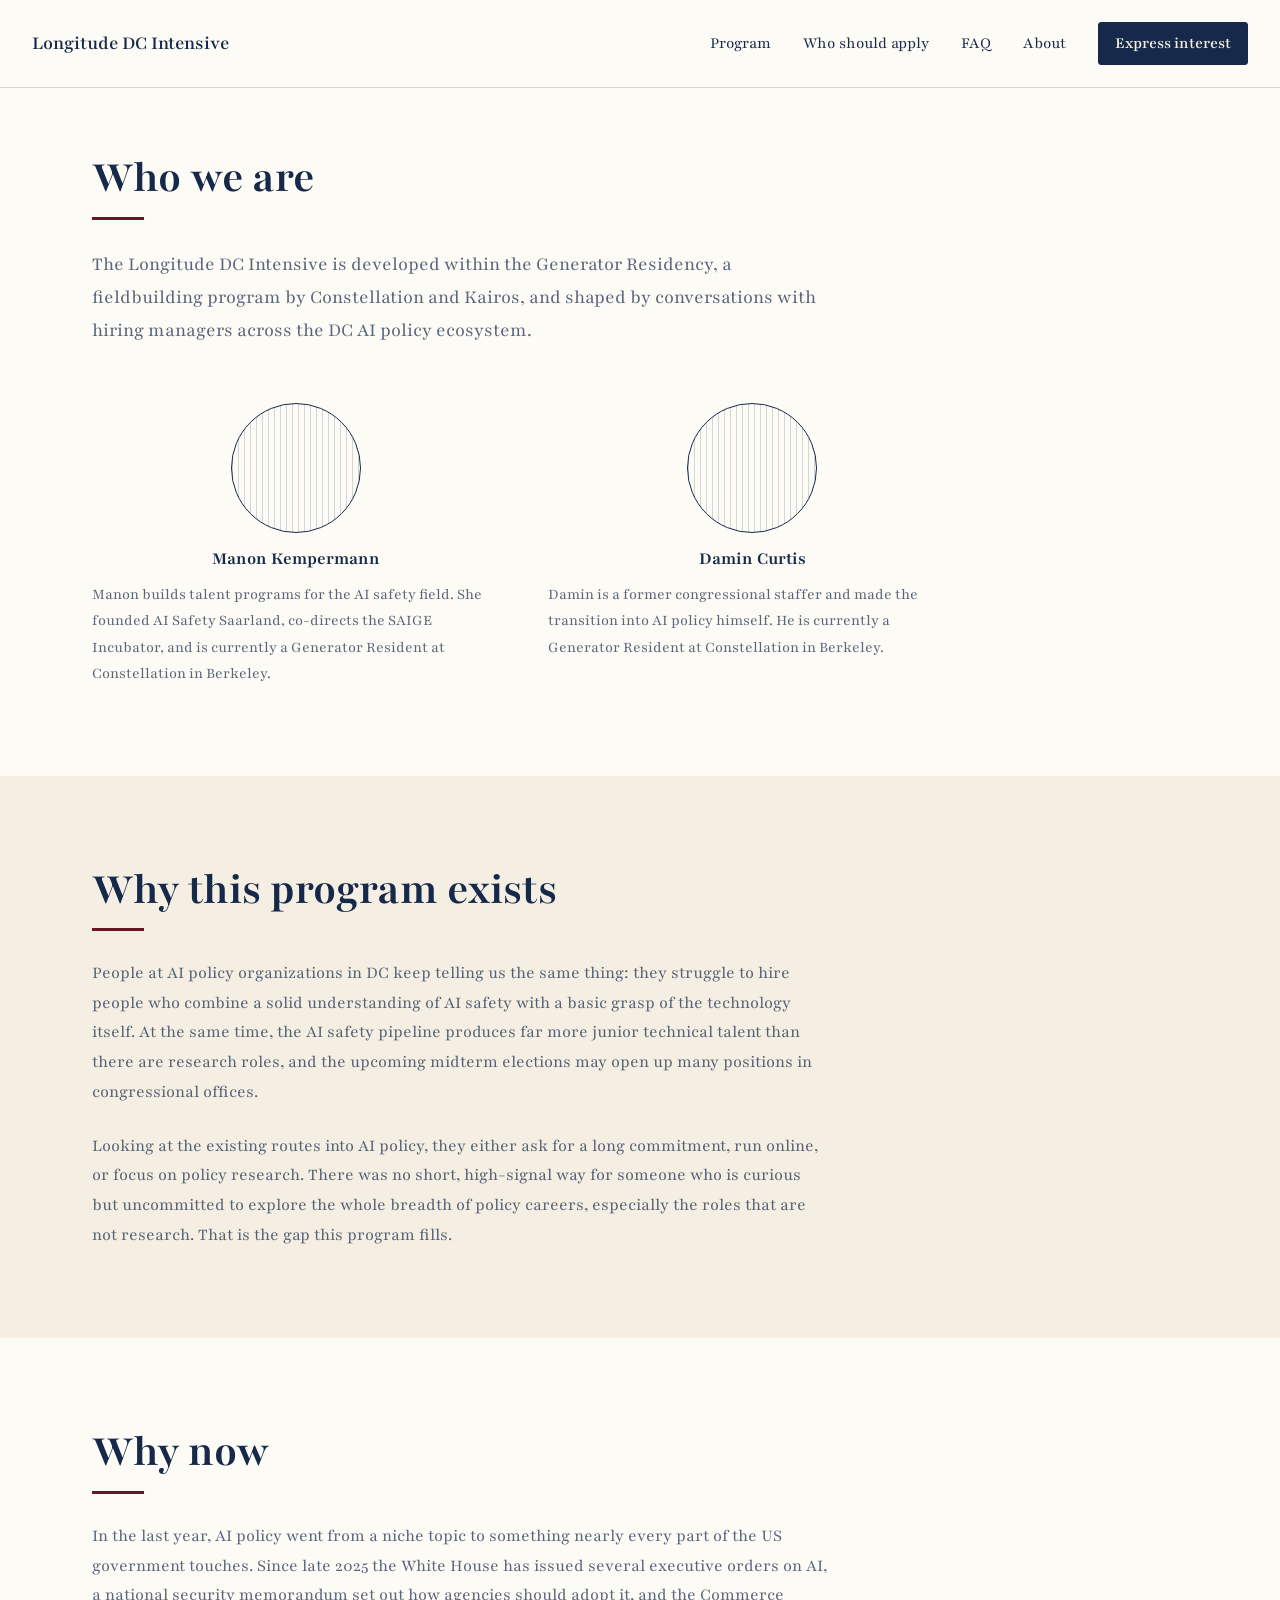
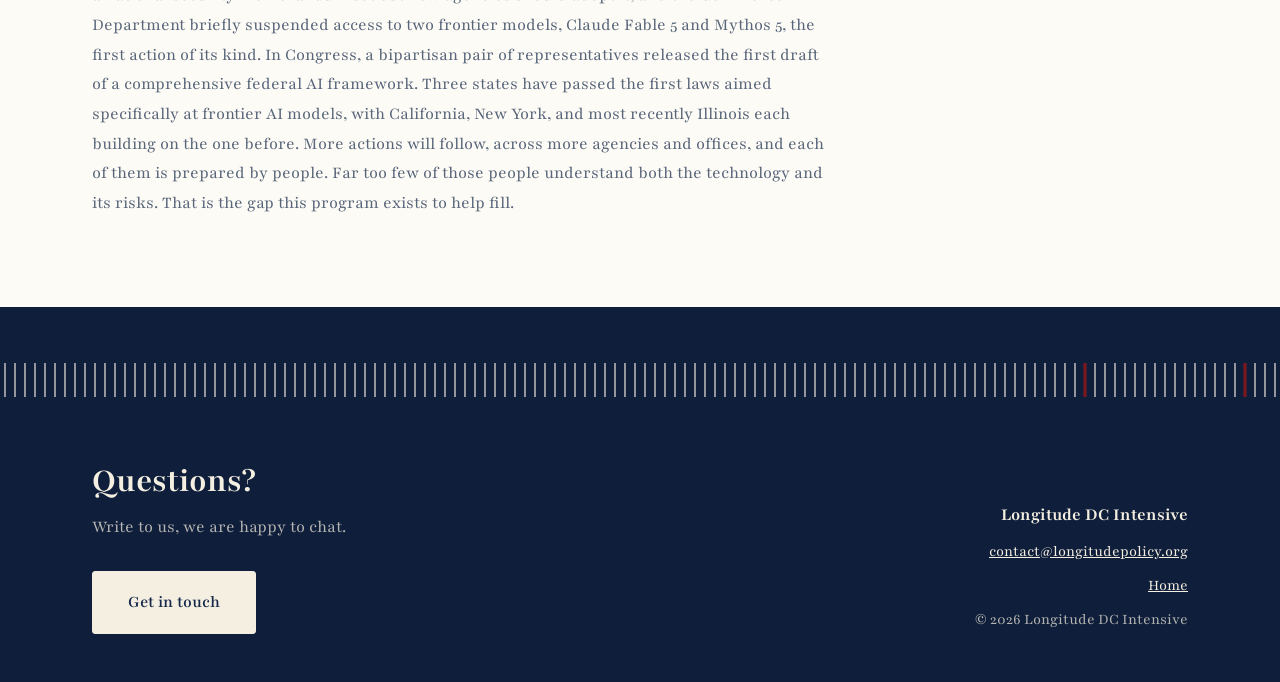
==== commit a3e3bcae: "Parallel bios: both Generator Residents, no role division, Damin as former staffer Co-Authored-By: C" ====
--- a/about.html
+++ b/about.html
@@ -45,8 +45,7 @@
         <p>
           Manon builds talent programs for the AI safety field. She
           founded AI Safety Saarland, co-directs the SAIGE Incubator, and
-          is currently a Generator Resident at Constellation in Berkeley,
-          where she leads the design of the DC Intensive.
+          is currently a Generator Resident at Constellation in Berkeley.
         </p>
       </div>
       <div class="person">
@@ -54,10 +53,9 @@
         <h3>Damin Curtis</h3>
         <!-- TODO: Damin, please confirm/adjust this bio -->
         <p>
-          Damin works in AI policy in Washington, DC, and made the
-          transition into the field himself. He leads the program's
-          policy curriculum and its network of speakers and partner
-          organizations.
+          Damin is a former congressional staffer and made the transition
+          into AI policy himself. He is currently a Generator Resident at
+          Constellation in Berkeley.
         </p>
       </div>
     </div>
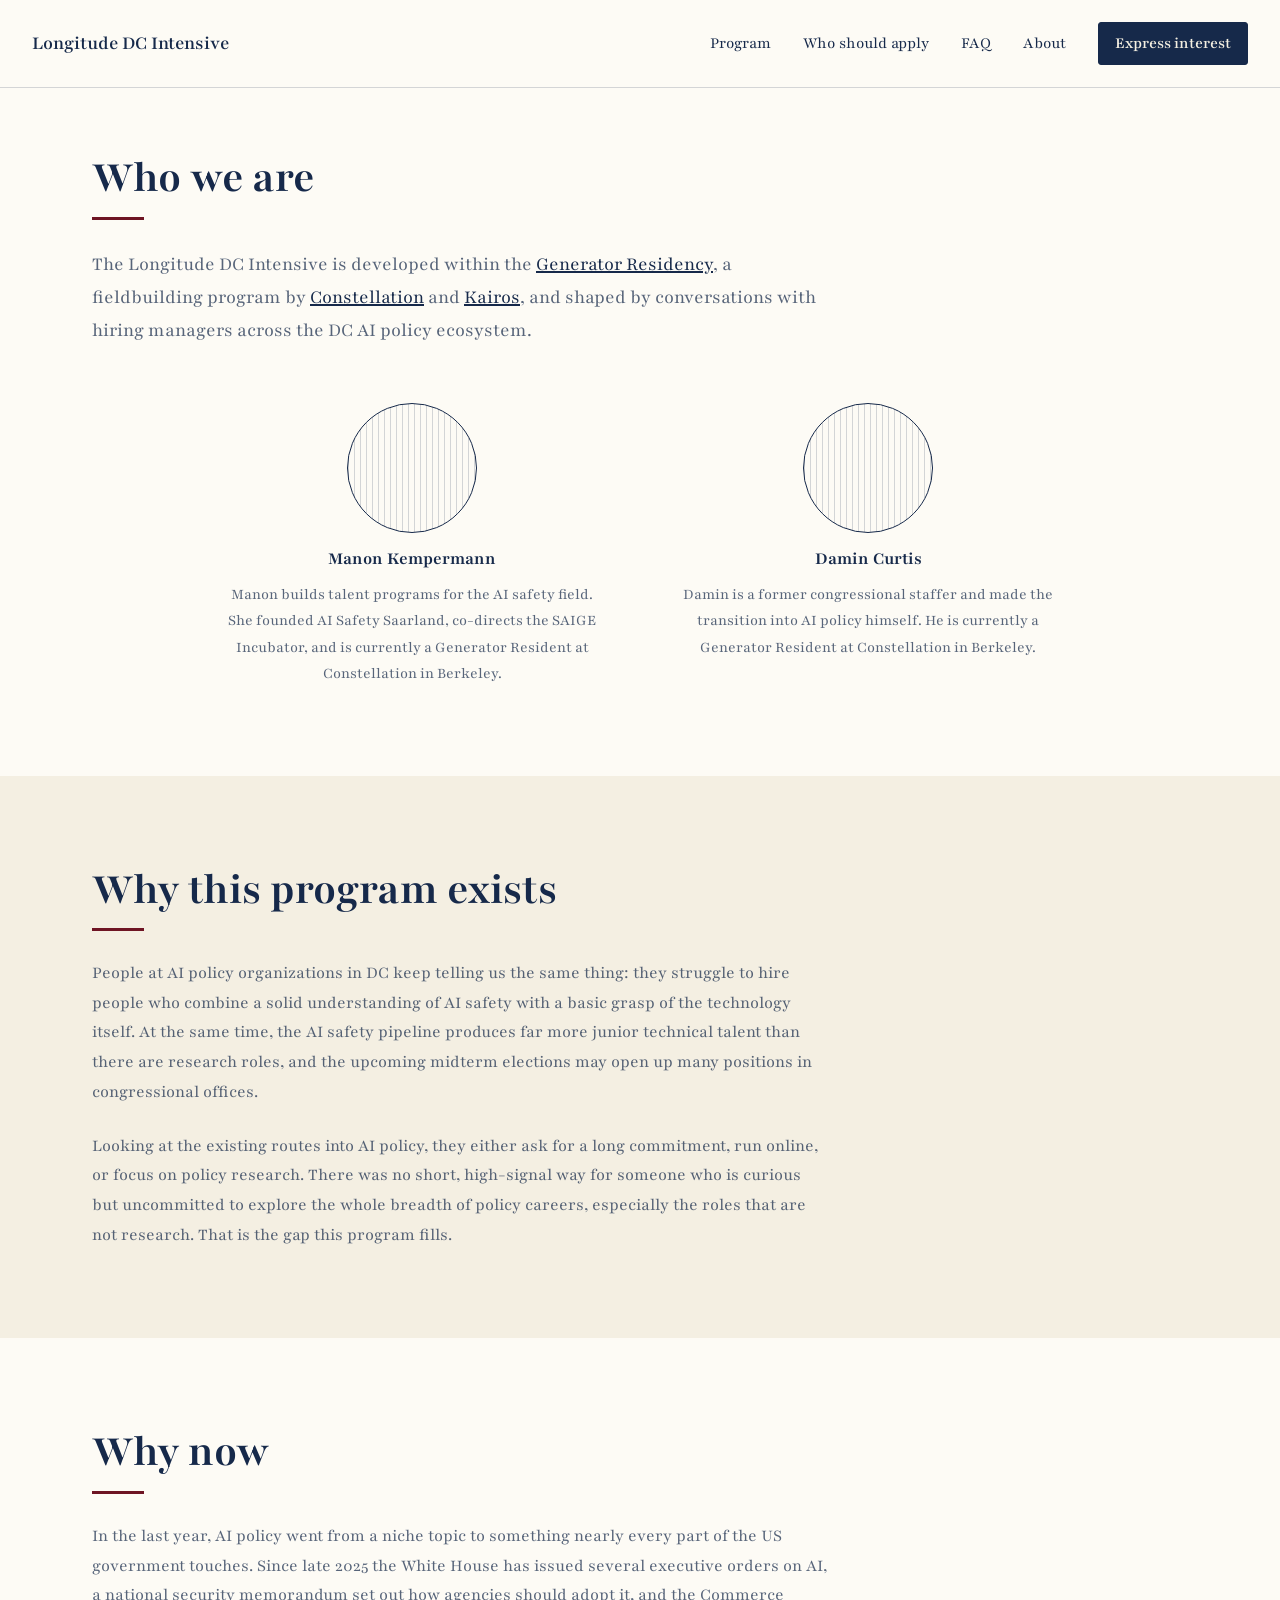
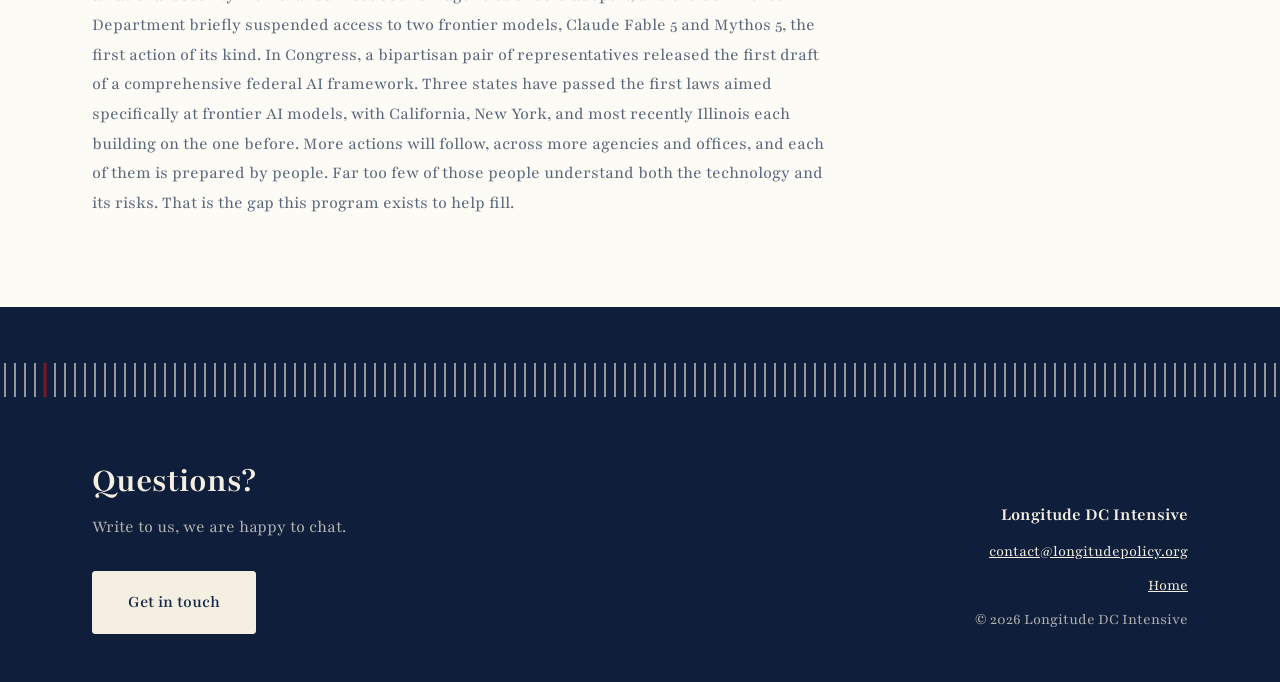
==== commit 192250fd: "Link Generator, Constellation, Kairos; center and balance the team layout Co-Authored-By: Claude Fab" ====
--- a/about.html
+++ b/about.html
@@ -32,9 +32,12 @@
   <section class="section page-hero reveal" id="team">
     <h2>Who we are</h2>
     <p class="section-lede">
-      The Longitude DC Intensive is developed within the Generator
-      Residency, a fieldbuilding program by Constellation and Kairos, and
-      shaped by conversations with hiring managers across the DC AI
+      The Longitude DC Intensive is developed within the
+      <a href="https://generatorresidency.org" target="_blank" rel="noopener">Generator Residency</a>,
+      a fieldbuilding program by
+      <a href="https://constellation.org" target="_blank" rel="noopener">Constellation</a> and
+      <a href="https://kairos-project.org" target="_blank" rel="noopener">Kairos</a>,
+      and shaped by conversations with hiring managers across the DC AI
       policy ecosystem.
     </p>
     <div class="team">
--- a/styles.css
+++ b/styles.css
@@ -491,15 +491,17 @@
   display: grid;
   grid-template-columns: 1fr 1fr;
   gap: 3rem;
-  margin-top: 3.5rem;
+  margin: 3.5rem auto 0;
   max-width: 54rem;
 }
 
 .person { text-align: center; }
 
 .team .person > p {
-  text-align: left;
   margin-top: 0.75rem;
+  max-width: 24rem;
+  margin-left: auto;
+  margin-right: auto;
 }
 
 .prose { max-width: 46rem; }
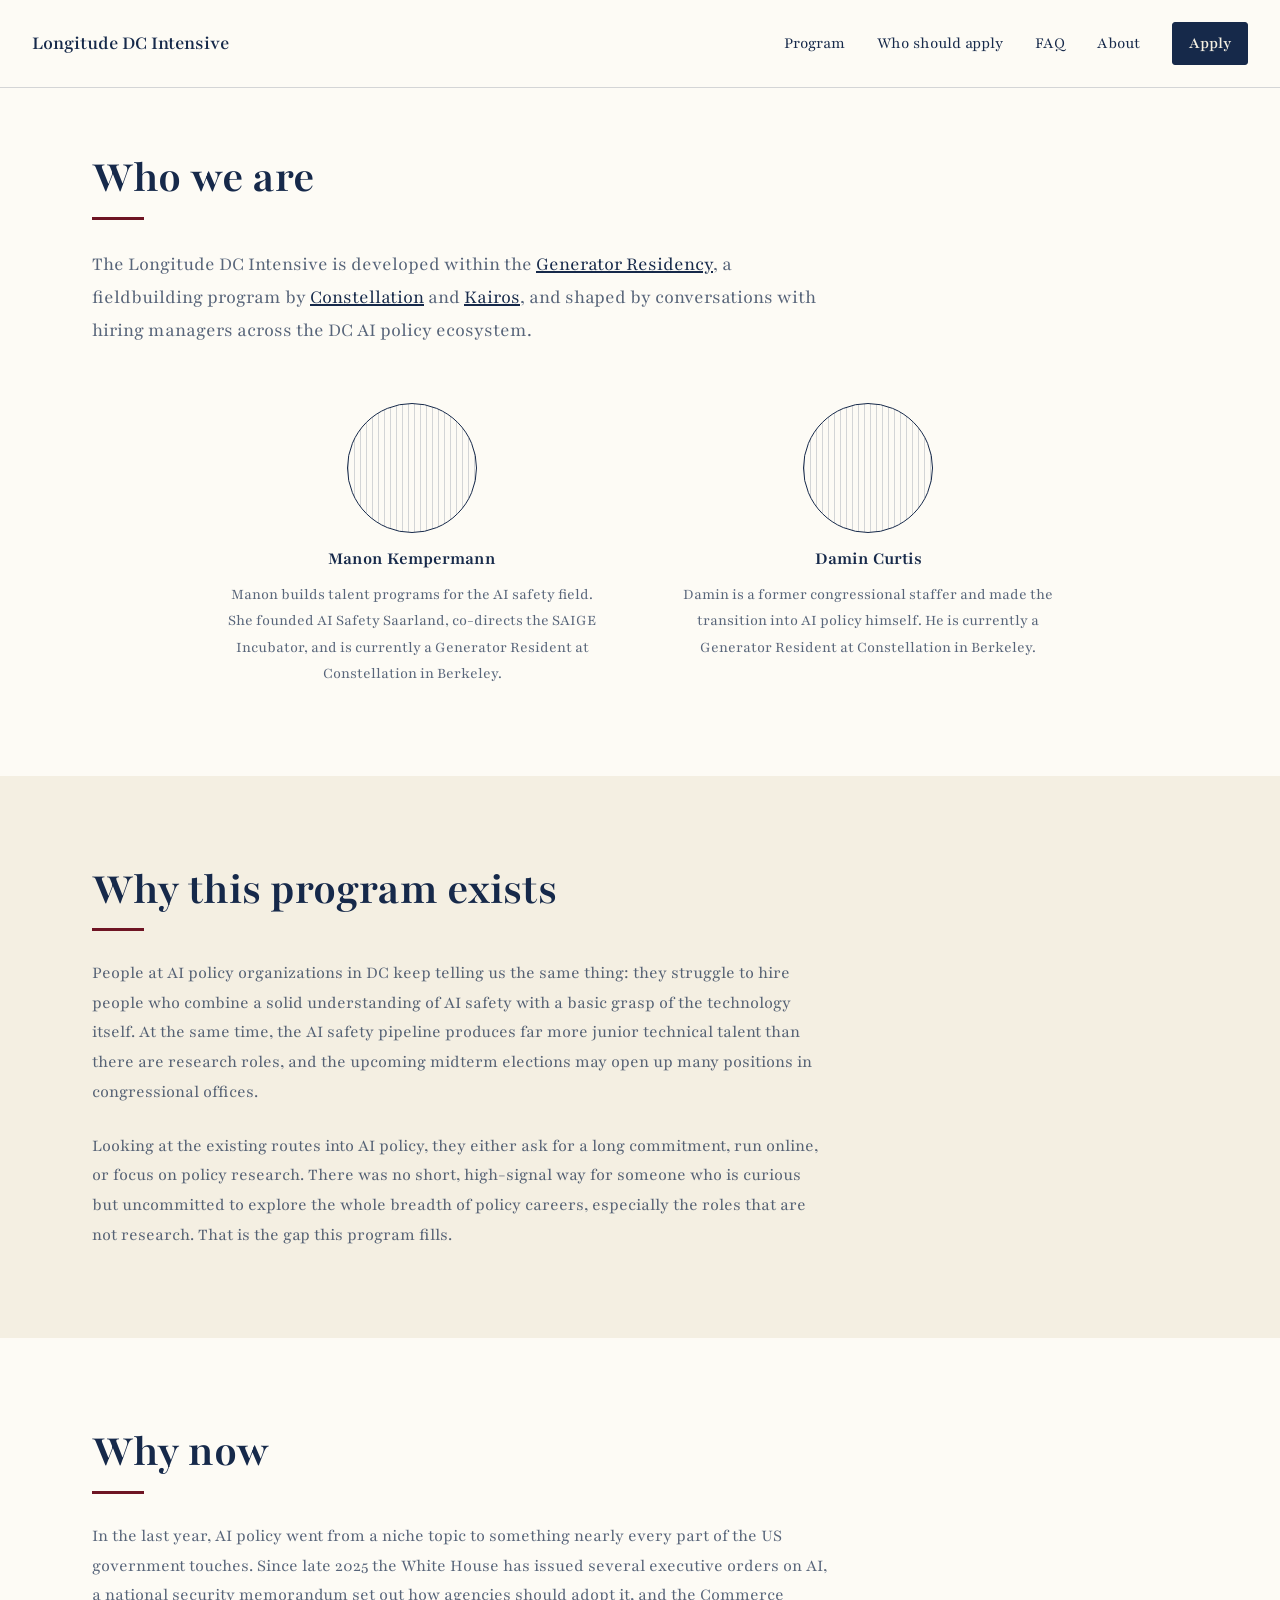
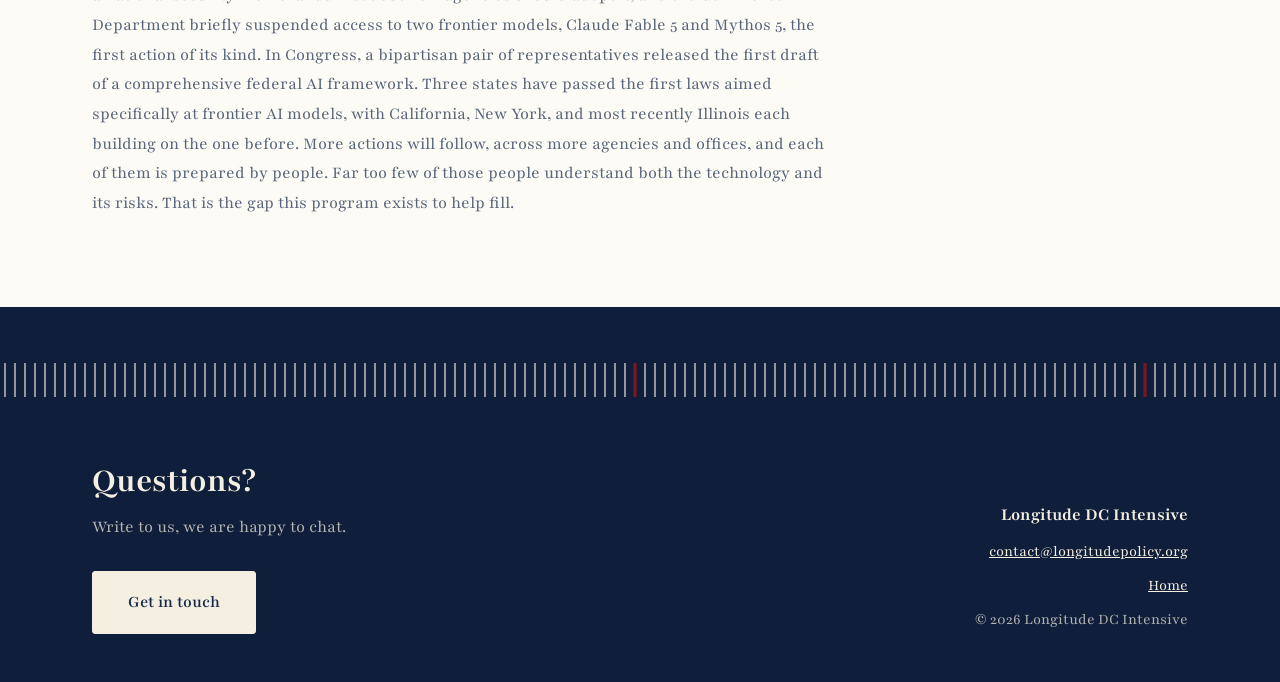
==== commit 7d3a477f: "Applications open: link Fillout form, show Aug 16 deadline Co-Authored-By: Claude Fable 5 <noreply@a" ====
--- a/about.html
+++ b/about.html
@@ -24,7 +24,7 @@
       <a href="index.html#who">Who should apply</a>
       <a href="index.html#faq">FAQ</a>
       <a href="about.html">About</a>
-      <a class="btn btn-small" href="index.html#contact">Express interest</a>
+      <a class="btn btn-small" href="https://longitude.fillout.com/apply?ref=website">Apply</a>
     </nav>
   </header>
 
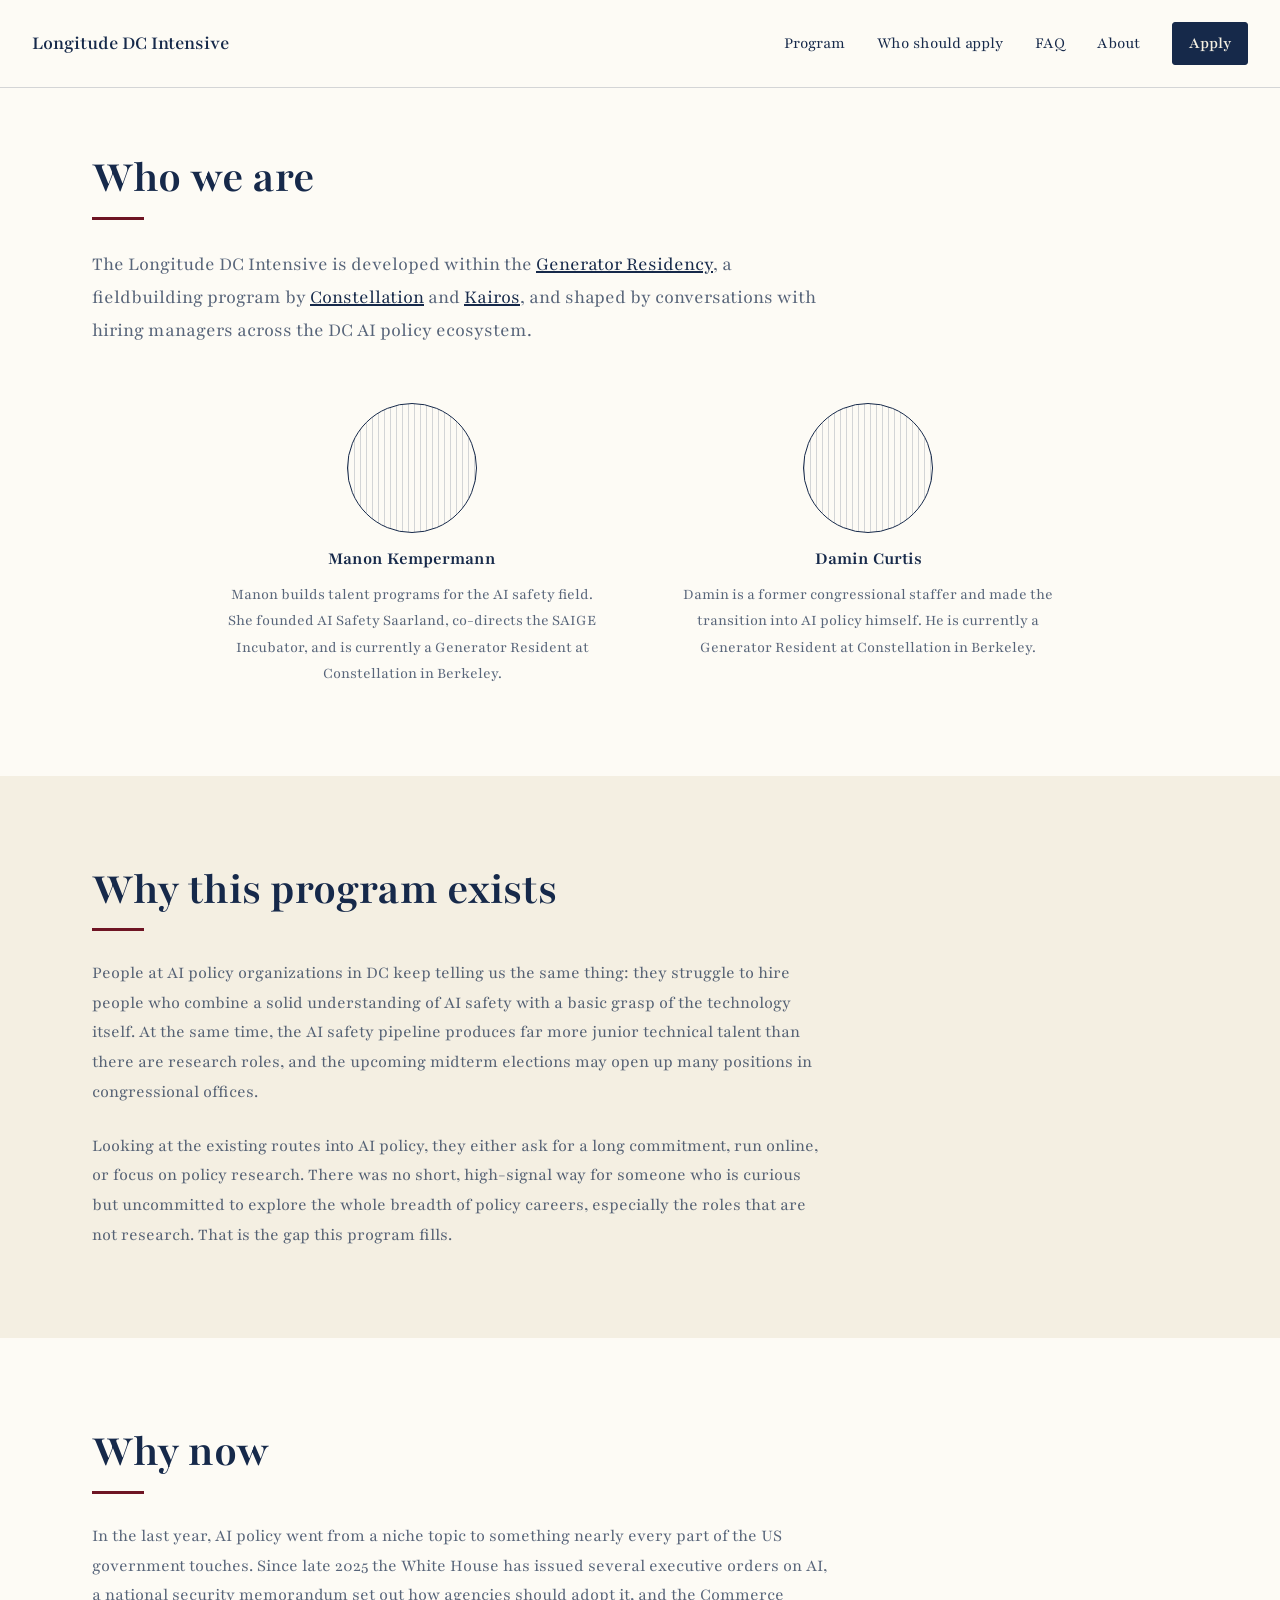
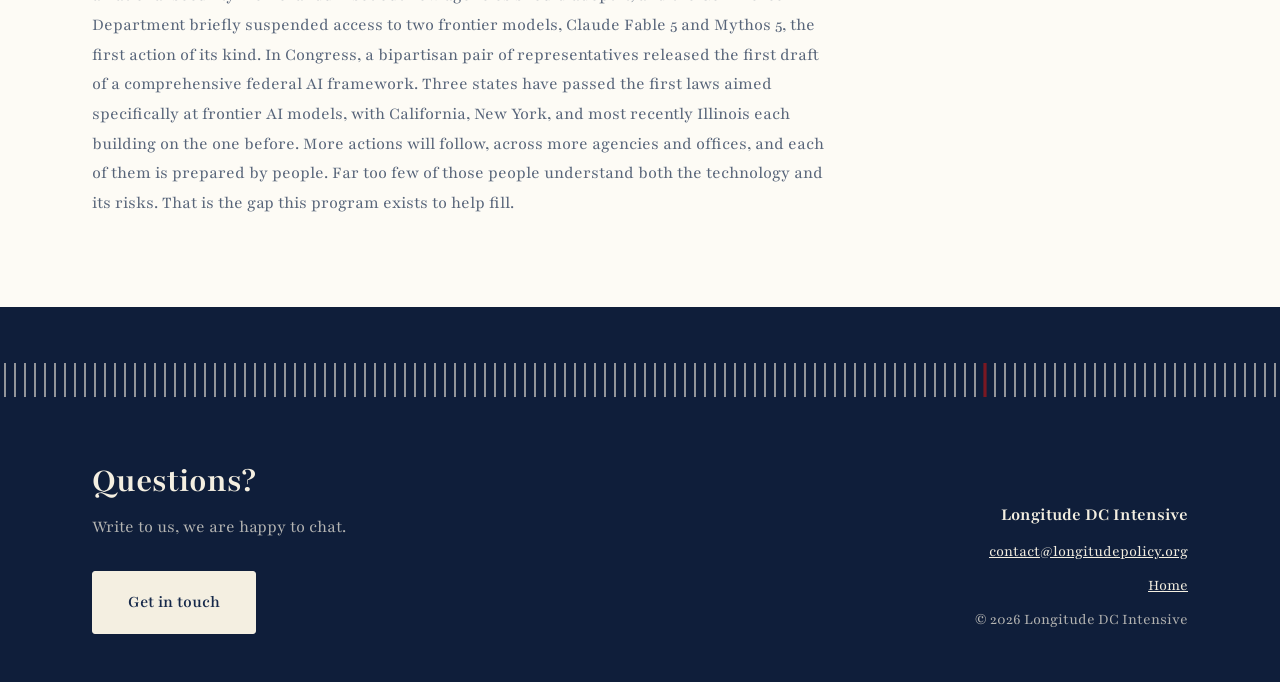
==== commit 6c5fa0f9: "Mentor feedback: sharper manifesto and program lede, force light mode, extend canary Co-Authored-By:" ====
--- a/about.html
+++ b/about.html
@@ -3,6 +3,7 @@
 <head>
   <meta charset="UTF-8">
   <meta name="viewport" content="width=device-width, initial-scale=1.0">
+  <meta name="color-scheme" content="only light">
   <title>About · Longitude DC Intensive</title>
   <meta name="description" content="Who runs the Longitude DC Intensive and why the program exists.">
   <link rel="icon" type="image/svg+xml" href="assets/longitude-capitol-badge.svg">
--- a/styles.css
+++ b/styles.css
@@ -5,6 +5,9 @@
    ============================================================ */
 
 :root {
+  /* the site is light by design; opt out of browser auto-darkening,
+     which turned the wine red nearly invisible */
+  color-scheme: only light;
   --bg: #fdfbf5;
   --bg-alt: #f4efe2;
   --ink: #16294a;
@@ -512,16 +515,13 @@
 
 .page-hero { padding-top: 4rem; }
 
-/* hidden from sight and screen readers, present in the page text
-   (AI-use canary for application drafting) */
-.visually-hidden {
-  position: absolute;
-  width: 1px;
-  height: 1px;
-  overflow: hidden;
-  clip: rect(0 0 0 0);
-  clip-path: inset(50%);
-  white-space: nowrap;
+/* AI-use canary: invisible to sight and screen readers, but in-flow,
+   so it is included when a visitor selects and copies the surrounding
+   paragraph (e.g. into a chat assistant) */
+.canary {
+  color: transparent;
+  font-size: 1px;
+  letter-spacing: 0;
 }
 
 .person-avatar {
@@ -737,201 +737,3 @@
   .step { padding-left: 3.25rem; }
 }
 
-/* ============ APPLICATION FORM (apply.html) ============ */
-
-.apply-hero { padding-bottom: 0; }
-
-.apply-hero h1 { font-size: clamp(2.4rem, 5vw, 3.4rem); margin-bottom: 1.5rem; }
-
-/* the red stub under h1, same cue as section headings */
-.apply-hero h1::after {
-  content: "";
-  display: block;
-  width: 52px;
-  height: 3px;
-  background: var(--red);
-  margin-top: 0.7rem;
-}
-
-.apply-hero .section-lede { margin-bottom: 1.25rem; }
-
-.apply-practical {
-  color: var(--ink-dim);
-  max-width: 46rem;
-  font-size: 1.05rem;
-  font-style: italic;
-}
-
-.apply-section { padding-top: 2.5rem; max-width: calc(48rem + 4rem); }
-
-#apply-form fieldset {
-  border: none;
-  margin-top: 3.5rem;
-}
-
-#apply-form legend {
-  font-family: var(--font-display);
-  font-weight: 600;
-  font-size: 1.7rem;
-  padding: 0;
-  margin-bottom: 0.4rem;
-}
-
-/* the wine stub under each section legend */
-#apply-form legend::after {
-  content: "";
-  display: block;
-  width: 52px;
-  height: 3px;
-  background: var(--red);
-  margin-top: 0.6rem;
-}
-
-.field { margin-top: 2rem; }
-
-.field label {
-  display: block;
-  font-weight: 600;
-  max-width: 44rem;
-}
-
-.field .hint {
-  color: var(--ink-dim);
-  font-size: 1rem;
-  margin-top: 0.3rem;
-  max-width: 44rem;
-}
-
-.field .optional {
-  font-weight: 400;
-  color: var(--ink-dim);
-  font-size: 0.95em;
-}
-
-.field input[type="text"],
-.field input[type="email"],
-.field input[type="url"],
-.field select,
-.field textarea {
-  display: block;
-  width: 100%;
-  max-width: 44rem;
-  margin-top: 0.7rem;
-  padding: 0.7rem 0.9rem;
-  font-family: var(--font-body);
-  font-size: 1.05rem;
-  color: var(--ink);
-  background: rgba(255, 255, 255, 0.55);
-  border: 1px solid var(--line);
-  border-radius: 3px;
-}
-
-.field textarea { resize: vertical; line-height: 1.55; }
-
-.field select {
-  appearance: none;
-  /* a small navy chevron so the select reads as one */
-  background-image: url("data:image/svg+xml,%3Csvg xmlns='http://www.w3.org/2000/svg' width='12' height='8'%3E%3Cpath d='M1 1l5 5 5-5' fill='none' stroke='%2316294a' stroke-width='1.5'/%3E%3C/svg%3E");
-  background-repeat: no-repeat;
-  background-position: right 0.9rem center;
-  padding-right: 2.4rem;
-}
-
-.field input:focus,
-.field select:focus,
-.field textarea:focus {
-  outline: none;
-  border-color: var(--navy);
-  box-shadow: 0 0 0 1px var(--navy);
-}
-
-.field ::placeholder { color: rgba(22, 41, 74, 0.4); }
-
-.field input[type="file"] {
-  display: block;
-  margin-top: 0.7rem;
-  font-family: var(--font-body);
-  font-size: 1rem;
-  color: var(--ink-dim);
-  max-width: 44rem;
-}
-
-.field input[type="file"]::file-selector-button {
-  font-family: var(--font-body);
-  font-weight: 600;
-  font-size: 1rem;
-  color: var(--ink);
-  background: transparent;
-  border: 1px solid var(--navy);
-  border-radius: 3px;
-  padding: 0.5rem 1.1rem;
-  margin-right: 1rem;
-  cursor: pointer;
-}
-
-.field input[type="file"]::file-selector-button:hover {
-  background: var(--navy);
-  color: var(--cream);
-}
-
-/* checkbox rows: box and text share one line, text stays readable */
-.field-check {
-  display: grid;
-  grid-template-columns: auto 1fr;
-  gap: 0.8rem;
-  align-items: start;
-  max-width: 44rem;
-}
-
-.field-check input[type="checkbox"] {
-  width: 1.15rem;
-  height: 1.15rem;
-  margin-top: 0.35rem;
-  accent-color: var(--navy);
-}
-
-.field-check label { font-weight: 400; }
-
-.field-check .check-note {
-  display: inline-block;
-  margin-top: 0.3rem;
-  color: var(--ink-dim);
-  font-size: 0.98rem;
-}
-
-/* inline eligibility / error notes: red as guidance, sparingly */
-.field-error,
-.form-error {
-  color: var(--red);
-  font-size: 1rem;
-  max-width: 44rem;
-  margin-top: 0.7rem;
-  padding: 0.8rem 1rem;
-  border: 1px solid var(--red);
-  border-left-width: 3px;
-  border-radius: 3px;
-  background: rgba(110, 20, 35, 0.04);
-}
-
-.gotcha { display: none; }
-
-.submit-row { margin-top: 3.5rem; }
-
-.submit-note {
-  margin-top: 1.25rem;
-  color: var(--ink-dim);
-  font-size: 1rem;
-}
-
-.form-success {
-  border: 1px solid var(--line);
-  border-top: 3px solid var(--red);
-  background: rgba(255, 255, 255, 0.45);
-  padding: 2.5rem;
-  margin-top: 3rem;
-  max-width: 44rem;
-}
-
-.form-success h2 { font-size: 1.9rem; margin-bottom: 0.75rem; }
-
-.form-success p { color: var(--ink-dim); }
